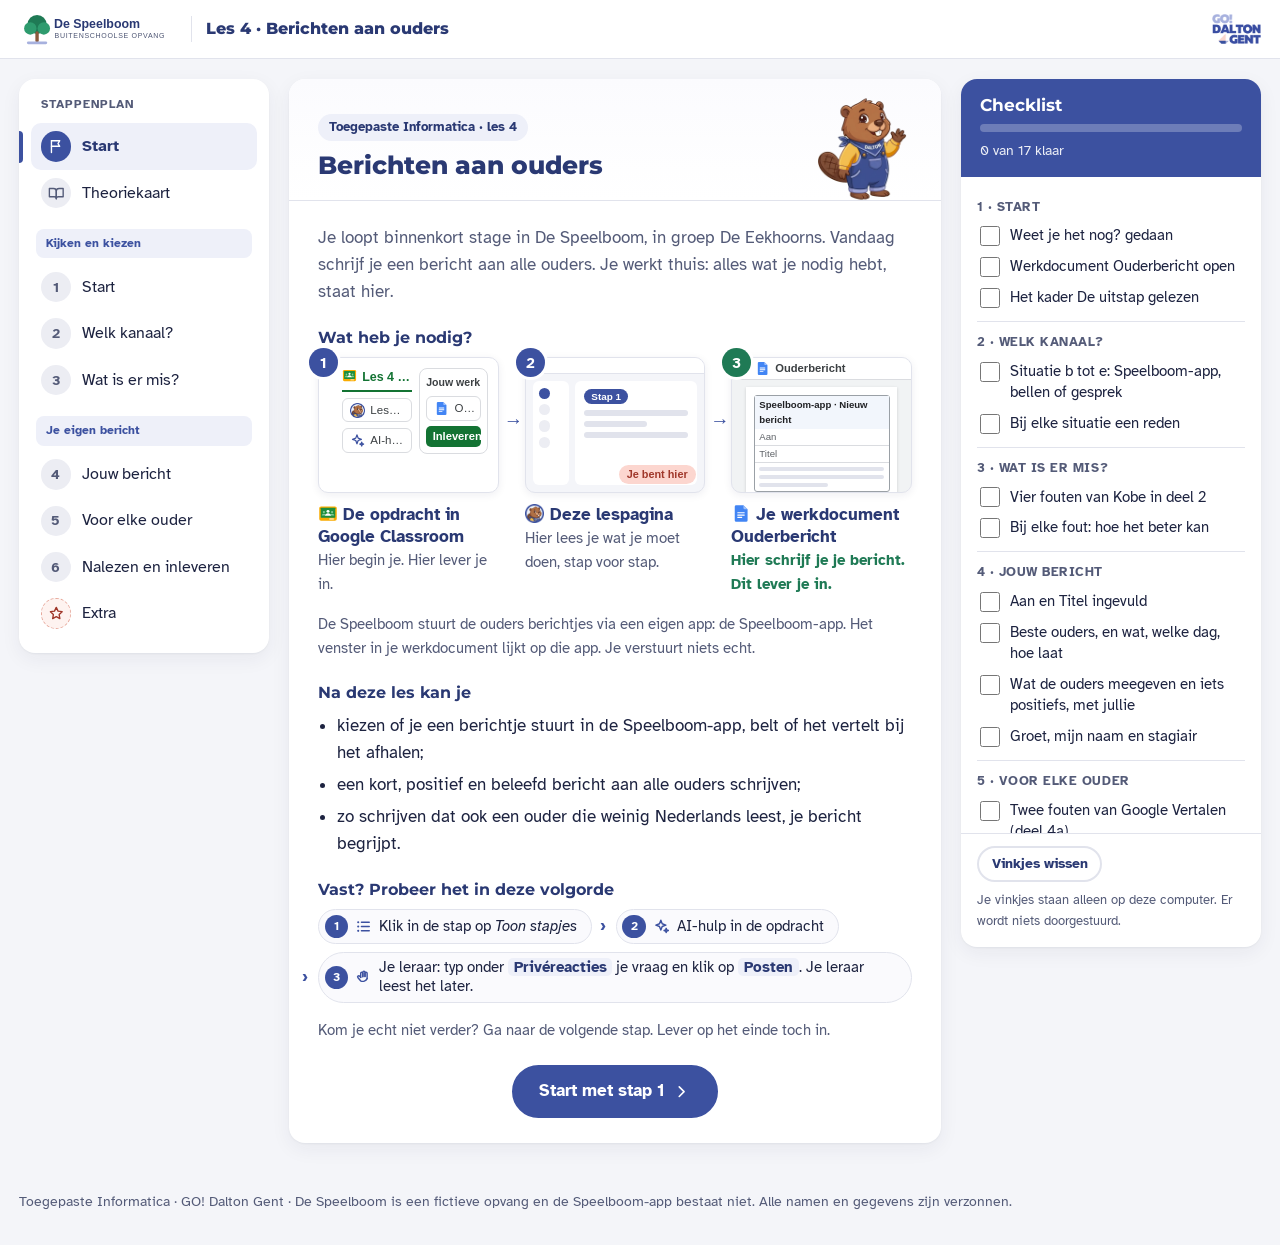
==== index.html @ 7bbfa88e "Filmpje Inleveren in de laatste stap, met het venster Je werk inleveren? Tot de leerlingen het syste" ====
<!DOCTYPE html>
<html lang="nl-BE">
<head>
  <meta charset="UTF-8">
  <meta name="viewport" content="width=device-width, initial-scale=1">
  <meta name="toestel" content="chromebook">
  <meta name="afstandsles" content="ja">
  <title>Lespagina · Les 4 · Berichten aan ouders · De Speelboom</title>
  <link rel="icon" href="assets/logos/lespagina-icon.png" type="image/png">
  <link rel="stylesheet" href="css/style.css">
</head>
<body data-storage="speelboom_ouderbericht_v1_" data-modus-start="stap" data-laatste-stap="6" data-ai-hulp="aan">

<!-- Pictogrammen: eenvoudige lijntekeningen, eigen werk. Gebruik: een svg met class "ic" en daarin use met href naar het symbool. -->
<svg xmlns="http://www.w3.org/2000/svg" style="display:none">
  <symbol id="i-flag" viewBox="0 0 24 24"><path d="M5 21V4"/><path d="M5 4h12l-2.5 4 2.5 4H5"/></symbol>
  <symbol id="i-book" viewBox="0 0 24 24"><path d="M2 5h6a4 4 0 0 1 4 4v11a3 3 0 0 0-3-3H2z"/><path d="M22 5h-6a4 4 0 0 0-4 4v11a3 3 0 0 1 3-3h7z"/></symbol>
  <symbol id="i-check" viewBox="0 0 24 24"><path d="M5 12.5l4.5 4.5L19 7.5"/></symbol>
  <symbol id="i-check-circle" viewBox="0 0 24 24"><circle cx="12" cy="12" r="9"/><path d="M8 12.5l2.7 2.7L16 10"/></symbol>
  <symbol id="i-list" viewBox="0 0 24 24"><path d="M9 6h11M9 12h11M9 18h11"/><path d="M4.5 6h.01M4.5 12h.01M4.5 18h.01" stroke-width="3"/></symbol>
  <symbol id="i-bulb" viewBox="0 0 24 24"><path d="M9 18h6M10 21h4"/><path d="M12 3a6 6 0 0 0-4 10.5c.7.7 1 1.5 1 2.5h6c0-1 .3-1.8 1-2.5A6 6 0 0 0 12 3z"/></symbol>
  <symbol id="i-alert" viewBox="0 0 24 24"><path d="M12 3.5l9.5 17h-19z"/><path d="M12 10v4.5M12 17.5h.01"/></symbol>
  <symbol id="i-help" viewBox="0 0 24 24"><circle cx="12" cy="12" r="9"/><path d="M9.6 9.3a2.5 2.5 0 1 1 3.4 2.5c-.6.3-1 .8-1 1.5v.4M12 17h.01"/></symbol>
  <symbol id="i-info" viewBox="0 0 24 24"><circle cx="12" cy="12" r="9"/><path d="M12 11v5.5M12 7.6h.01"/></symbol>
  <symbol id="i-doc" viewBox="0 0 24 24"><path d="M6 3h8l4 4v14H6z"/><path d="M14 3v4h4M9 12h6M9 16h6"/></symbol>
  <symbol id="i-pen" viewBox="0 0 24 24"><path d="M4 20h4L19 9l-4-4L4 16z"/><path d="M13 7l4 4"/></symbol>
  <symbol id="i-users" viewBox="0 0 24 24"><circle cx="9" cy="8" r="3.5"/><path d="M2.5 20a6.5 6.5 0 0 1 13 0"/><circle cx="17" cy="9" r="2.5"/><path d="M16.5 14.2a5 5 0 0 1 5 5"/></symbol>
  <symbol id="i-send" viewBox="0 0 24 24"><path d="M12 15V3M7 8l5-5 5 5"/><path d="M4 14v6h16v-6"/></symbol>
  <symbol id="i-star" viewBox="0 0 24 24"><path d="M12 3.5l2.6 5.4 5.9.8-4.3 4.1 1 5.9L12 16.9l-5.2 2.8 1-5.9-4.3-4.1 5.9-.8z"/></symbol>
  <symbol id="i-chat" viewBox="0 0 24 24"><path d="M4 5h16v11H9l-5 4z"/></symbol>
  <symbol id="i-mail" viewBox="0 0 24 24"><rect x="3" y="5" width="18" height="14" rx="2"/><path d="M3.5 7l8.5 6 8.5-6"/></symbol>
  <symbol id="i-link" viewBox="0 0 24 24"><path d="M10 14a4 4 0 0 0 5.7 0l3-3a4 4 0 0 0-5.7-5.7l-1 1"/><path d="M14 10a4 4 0 0 0-5.7 0l-3 3a4 4 0 0 0 5.7 5.7l1-1"/></symbol>
  <symbol id="i-spark" viewBox="0 0 24 24"><path d="M11 3l1.9 5.1L18 10l-5.1 1.9L11 17l-1.9-5.1L4 10l5.1-1.9z"/><path d="M18.5 14.5l.8 2.2 2.2.8-2.2.8-.8 2.2-.8-2.2-2.2-.8 2.2-.8z"/></symbol>
  <symbol id="i-hand" viewBox="0 0 24 24"><path d="M8 12V6a1.5 1.5 0 0 1 3 0v5"/><path d="M11 10.5V4.5a1.5 1.5 0 0 1 3 0v6"/><path d="M14 10.5V6a1.5 1.5 0 0 1 3 0v7.5"/><path d="M8 11.5l-1.5-1.5a1.6 1.6 0 0 0-2.3 2.3l3.6 4.2A6.5 6.5 0 0 0 17 13.5"/></symbol>
  <symbol id="i-left" viewBox="0 0 24 24"><path d="M15 6l-6 6 6 6"/></symbol>
  <symbol id="i-right" viewBox="0 0 24 24"><path d="M9 6l6 6-6 6"/></symbol>
</svg>

<div class="teacher-banner">Leraarweergave: de roze kaders tonen waar je een screenshot kan plaatsen. Leerlingen zien die kaders niet.</div>

<header class="topbar">
  <div class="topbar-inner">
    <a class="brand" href="index.html" title="Naar het begin van de les">
      <img src="assets/speelboom-logo.svg" alt="De Speelboom">
      <span class="brand-lesson">Les 4 · Berichten aan ouders</span>
    </a>
    <span class="topbar-spacer"></span>
    <img class="dalton-mark" src="assets/dalton-gent-logo.png" alt="GO! Dalton Gent">
  </div>
</header>

<div class="layout">

  <!-- ============ LINKS: de route ============ -->
  <nav class="route" aria-label="Stappenplan">
    <p class="route-title">Stappenplan</p>
    <button class="nav-btn" type="button" data-step="start"><span class="nav-num"><svg class="ic" aria-hidden="true"><use href="#i-flag"/></svg></span><span class="nav-lbl">Start</span></button>
    <button class="nav-btn" type="button" data-step="theorie"><span class="nav-num"><svg class="ic" aria-hidden="true"><use href="#i-book"/></svg></span><span class="nav-lbl">Theoriekaart</span></button>

    <p class="route-group">Kijken en kiezen</p>
    <button class="nav-btn" type="button" data-step="1"><span class="nav-num"><span class="nav-n">1</span><svg class="ic nav-check" aria-hidden="true"><use href="#i-check"/></svg></span><span class="nav-lbl">Start</span></button>
    <button class="nav-btn" type="button" data-step="2"><span class="nav-num"><span class="nav-n">2</span><svg class="ic nav-check" aria-hidden="true"><use href="#i-check"/></svg></span><span class="nav-lbl">Welk kanaal?</span></button>
    <button class="nav-btn" type="button" data-step="3"><span class="nav-num"><span class="nav-n">3</span><svg class="ic nav-check" aria-hidden="true"><use href="#i-check"/></svg></span><span class="nav-lbl">Wat is er mis?</span></button>

    <p class="route-group">Je eigen bericht</p>
    <button class="nav-btn" type="button" data-step="4"><span class="nav-num"><span class="nav-n">4</span><svg class="ic nav-check" aria-hidden="true"><use href="#i-check"/></svg></span><span class="nav-lbl">Jouw bericht</span></button>
    <button class="nav-btn" type="button" data-step="5"><span class="nav-num"><span class="nav-n">5</span><svg class="ic nav-check" aria-hidden="true"><use href="#i-check"/></svg></span><span class="nav-lbl">Voor elke ouder</span></button>
    <button class="nav-btn" type="button" data-step="6"><span class="nav-num"><span class="nav-n">6</span><svg class="ic nav-check" aria-hidden="true"><use href="#i-check"/></svg></span><span class="nav-lbl">Nalezen en inleveren</span></button>
    <button class="nav-btn extra" type="button" data-step="extra"><span class="nav-num"><svg class="ic" aria-hidden="true"><use href="#i-star"/></svg></span><span class="nav-lbl">Extra</span></button>
  </nav>

  <!-- ============ MIDDEN: één stap tegelijk ============ -->
  <main id="main">

    <section class="pane" id="pane-start" aria-labelledby="h-start">
      <article class="card">
        <header class="card-head met-mascotte">
          <div>
            <div class="tags"><span class="tag tag-where">Toegepaste Informatica · les 4</span></div>
            <h1 id="h-start">Berichten aan ouders</h1>
          </div>
          <img class="mascotte-kop" src="assets/mascotte/dalton_welkom.webp" alt="" width="120" height="120">
        </header>
        <div class="card-body">
          <p class="intro">Je loopt binnenkort stage in De Speelboom, in groep De Eekhoorns. Vandaag schrijf je een bericht aan alle ouders. Je werkt thuis: alles wat je nodig hebt, staat hier.</p>

          <h2 class="sec">Wat heb je nodig?</h2>
          <ol class="nodig">
            <li class="nodig-item">
              <div class="mock mock-opdracht" aria-hidden="true">
                <div class="mo-midden">
                  <div class="mo-titel"><img class="logo" src="assets/logos/classroom.svg" alt="">Les 4 — Berichten aan ouders</div>
                  <div class="mo-chip"><img class="logo" src="assets/logos/lespagina.webp" alt=""><span>Lespagina</span></div>
                  <div class="mo-chip ai-hulp"><svg class="ic" aria-hidden="true"><use href="#i-spark"/></svg><span>AI-hulp</span></div>
                </div>
                <div class="mo-werk">
                  <div class="mo-werk-kop">Jouw werk</div>
                  <div class="mo-chip"><img class="logo" src="assets/logos/docs.svg" alt=""><span>Ouderbericht</span></div>
                  <div class="mo-knop">Inleveren</div>
                </div>
              </div>
              <p class="nodig-naam"><img class="logo" src="assets/logos/classroom.svg" alt="">De opdracht in Google Classroom</p>
              <p class="nodig-uitleg">Hier begin je. Hier lever je in.</p>
            </li>
            <li class="nodig-item">
              <div class="mock mock-lespagina" aria-hidden="true">
                <div class="ml-balk"></div>
                <div class="ml-midden">
                  <div class="ml-route"><span></span><span></span><span></span><span></span></div>
                  <div class="ml-stap"><span class="ml-tag">Stap 1</span><span class="ml-lijn"></span><span class="ml-lijn kort"></span><span class="ml-lijn"></span></div>
                </div>
                <div class="ml-hier">Je bent hier</div>
              </div>
              <p class="nodig-naam"><img class="logo" src="assets/logos/lespagina.webp" alt="">Deze lespagina</p>
              <p class="nodig-uitleg">Hier lees je wat je moet doen, stap voor stap.</p>
            </li>
            <li class="nodig-item inleveren">
              <div class="mock mock-werkdocument" aria-hidden="true">
                <div class="mw-balk"><img class="logo" src="assets/logos/docs.svg" alt="">Ouderbericht</div>
                <div class="mw-blad">
                  <div class="mw-venster">
                    <div class="mw-kop">Speelboom-app · Nieuw bericht</div>
                    <div class="mw-veld">Aan</div>
                    <div class="mw-veld">Titel</div>
                    <div class="mw-tekst"><span></span><span></span><span class="kort"></span></div>
                  </div>
                </div>
              </div>
              <p class="nodig-naam"><img class="logo" src="assets/logos/docs.svg" alt="">Je werkdocument Ouderbericht</p>
              <p class="nodig-uitleg">Hier schrijf je je bericht. Dit lever je in.</p>
            </li>
          </ol>
          <p class="nodig-noot">De Speelboom stuurt de ouders berichtjes via een eigen app: de Speelboom-app. Het venster in je werkdocument lijkt op die app. Je verstuurt niets echt.</p>

          <h2 class="sec">Na deze les kan je</h2>
          <ul class="doelen">
            <li>kiezen of je een berichtje stuurt in de Speelboom-app, belt of het vertelt bij het afhalen;</li>
            <li>een kort, positief en beleefd bericht aan alle ouders schrijven;</li>
            <li>zo schrijven dat ook een ouder die weinig Nederlands leest, je bericht begrijpt.</li>
          </ul>

          <h2 class="sec">Vast? Probeer het in deze volgorde</h2>
          <ol class="vast">
            <li><svg class="ic" aria-hidden="true"><use href="#i-list"/></svg><span>Klik in de stap op <em>Toon stapjes</em></span></li>
            <li class="ai-hulp"><svg class="ic" aria-hidden="true"><use href="#i-spark"/></svg><span>AI-hulp in de opdracht</span></li>
            <li><svg class="ic" aria-hidden="true"><use href="#i-hand"/></svg><span>Je leraar: typ onder <span class="ui">Privéreacties</span> je vraag en klik op <span class="ui">Posten</span>. Je leraar leest het later.</span></li>
          </ol>
          <p class="nodig-noot">Kom je echt niet verder? Ga naar de volgende stap. Lever op het einde toch in.</p>

          <p class="start-cta"><button class="btn btn-primary" type="button" data-goto="1">Start met stap 1 <svg class="ic" aria-hidden="true"><use href="#i-right"/></svg></button></p>
        </div>
      </article>
    </section>

    <section class="pane" id="pane-theorie" aria-labelledby="h-theorie">
      <article class="card">
        <header class="card-head">
          <div class="tags"><span class="tag tag-where">Spiekbriefje</span></div>
          <h2 id="h-theorie">Theoriekaart</h2>
        </header>
        <div class="card-body">
          <p class="intro">Alles op één plek. Kom hier terug als je iets niet meer weet.</p>
          <div class="t-grid">
            <section class="t-card">
              <h3><svg class="ic" aria-hidden="true"><use href="#i-chat"/></svg>Welk kanaal?</h3>
              <table class="t-rows">
                <tr><th>Speelboom-app</th><td>een berichtje: praktisch nieuws voor alle ouders, of een korte vraag van een ouder</td></tr>
                <tr><th>Bellen</th><td>de ouder moet meteen iets doen of beslissen</td></tr>
                <tr><th>Gesprek</th><td>moeilijk of gevoelig nieuws, bij het afhalen</td></tr>
              </table>
              <p class="t-os">Je gebruikt het kanaal van De Speelboom, <strong>niet je eigen gsm</strong> of WhatsApp.</p>
            </section>
            <section class="t-card">
              <h3><svg class="ic" aria-hidden="true"><use href="#i-pen"/></svg>Kort, positief, beleefd</h3>
              <ul>
                <li>Begin met het belangrijkste: <strong>wat</strong>, welke <strong>dag</strong> en hoe <strong>laat</strong>.</li>
                <li>Zeg wat de ouders meegeven of doen.</li>
                <li>Vertel wat leuk wordt, niet wat misgaat.</li>
                <li><em>Beste ouders,</em> een groet, je naam en <em>stagiair</em>.</li>
              </ul>
            </section>
            <section class="t-card">
              <h3><svg class="ic" aria-hidden="true"><use href="#i-users"/></svg><em>Jullie</em> of <em>u</em>?</h3>
              <ul>
                <li>Alle ouders van een groep: <strong>jullie</strong>. Eén ouder: <strong>je</strong>.</li>
                <li>Meng ze nooit met <em>u</em> in hetzelfde bericht.</li>
                <li>Iemand die je niet kent, zoals je mentor in les 3: <strong>u</strong>.</li>
              </ul>
            </section>
            <section class="t-card">
              <h3><svg class="ic" aria-hidden="true"><use href="#i-alert"/></svg>Hoofdletters, uitroeptekens en emoji's</h3>
              <ul>
                <li>In een bericht zie je geen gezicht en hoor je geen stem.</li>
                <li>HOOFDLETTERS lezen als <strong>roepen</strong>.</li>
                <li>Veel uitroeptekens maken een bericht luid of boos.</li>
                <li>Een emoji kan anders overkomen dan je bedoelt. Zeg het in woorden.</li>
              </ul>
            </section>
            <section class="t-card">
              <h3><svg class="ic" aria-hidden="true"><use href="#i-users"/></svg>Andere kinderen? Niet in een groepsbericht</h3>
              <ul>
                <li>Zet geen namen of nieuws over andere kinderen in een bericht aan alle ouders.</li>
                <li>Over één kind praat je met de ouders van dat kind.</li>
              </ul>
            </section>
            <section class="t-card">
              <h3><svg class="ic" aria-hidden="true"><use href="#i-doc"/></svg>Eenvoudige taal</h3>
              <ul>
                <li>Korte woorden en korte zinnen. Begin met het belangrijkste.</li>
                <li>Geen dialect, beeldspraak of afkortingen.</li>
                <li>Het uur in cijfers: <em>16.30 uur</em>, niet <em>half vijf</em>.</li>
              </ul>
            </section>
            <section class="t-card">
              <h3><svg class="ic" aria-hidden="true"><use href="#i-link"/></svg>Een vertaalapp: kijk na</h3>
              <ul>
                <li>Een vertaalapp helpt bij korte, praktische berichten.</li>
                <li>Hij vertaalt soms fout. Laat de vertaling terugvertalen, of vraag of de ouder het begreep.</li>
                <li>Typ geen namen of persoonlijke gegevens in een vertaalapp.</li>
                <li>Moeilijk nieuws? Dan praat je met de ouder.</li>
              </ul>
            </section>
            <section class="t-card">
              <h3><svg class="ic" aria-hidden="true"><use href="#i-star"/></svg>Pictogrammen</h3>
              <ul>
                <li>Een pictogram is een klein, duidelijk beeld voor één ding: een klok voor het uur.</li>
                <li>Ze helpen bij concrete dingen: een datum, een uur, een plaats, een voorwerp.</li>
                <li>Ze vervangen de tekst niet.</li>
              </ul>
            </section>
            <section class="t-card ai-hulp">
              <h3><svg class="ic" aria-hidden="true"><use href="#i-spark"/></svg>Slim met de AI-hulp</h3>
              <ol class="t-delen">
                <li>Typ geen namen of persoonlijke gegevens.</li>
                <li>De AI-hulp kent alleen deze les.</li>
                <li>Controleer het antwoord: klik op het nummertje, of kijk in de stap.</li>
              </ol>
            </section>
            <section class="t-card wide">
              <h3><svg class="ic" aria-hidden="true"><use href="#i-chat"/></svg>Woorden</h3>
              <table class="t-rows">
                <tr><th>kanaal</th><td>de weg waarlangs je bericht gaat: een berichtje in de Speelboom-app, de telefoon, een gesprek</td></tr>
                <tr><th>register</th><td>hoe formeel je schrijft: <em>u</em> of <em>je</em>, je woorden, je zinnen</td></tr>
                <tr><th>non-verbaal</th><td>wat je zegt zonder woorden. In een bericht: hoofdletters, uitroeptekens, emoji's</td></tr>
                <tr><th>stagiair</th><td>wie stage loopt en leert op de werkplek</td></tr>
                <tr><th>eenvoudige taal</th><td>korte woorden en heel korte zinnen, alleen wat de lezer nodig heeft</td></tr>
                <tr><th>terugvertaling</th><td>een vertaling die je opnieuw laat vertalen naar het Nederlands, om te zien of de boodschap klopt</td></tr>
                <tr><th>pictogram</th><td>een klein, duidelijk beeld voor één ding</td></tr>
              </table>
            </section>
            <section class="t-card wide warn">
              <h3><svg class="ic" aria-hidden="true"><use href="#i-alert"/></svg>Veelgemaakte fouten</h3>
              <ul>
                <li>Een ziek kind of een ruzie melden met een berichtje in de Speelboom-app in plaats van te bellen of te praten.</li>
                <li>Een ander kind bij naam in een bericht aan alle ouders.</li>
                <li>Geen dag of geen uur, of <em>half vijf</em> in plaats van <em>16.30 uur</em>.</li>
                <li><em>u</em>, <em>je</em> en <em>jullie</em> door elkaar; chattaal of dialect.</li>
                <li>Hoofdletters, veel uitroeptekens of een lachende emoji.</li>
                <li>Een negatieve zin zoals <em>anders worden de kleren vuil</em>.</li>
                <li>Geen naam onder het bericht, of niet gezegd dat je stagiair bent.</li>
              </ul>
              <p class="t-os">Alle namen in deze les zijn verzonnen. De Speelboom-app bestaat niet.</p>
            </section>
          </div>
        </div>
      </article>
    </section>

    <section class="pane" id="pane-1" aria-labelledby="h-1">
      <article class="card">
        <header class="card-head"><div class="tags"><span class="tag tag-step">Stap 1</span><span class="tag tag-where"><img class="logo" src="assets/logos/docs.svg" alt=""> Werkdocument</span></div><h2 id="h-1">Start</h2></header>
        <div class="card-body">
          <p class="intro">Je test eerst wat je nog weet van les 3. Dan zet je je werkdocument klaar. Daarin schrijf je vandaag alles.</p>
<div class="todo-box"><div class="todo-head"><h3><svg class="ic" aria-hidden="true"><use href="#i-list"/></svg> Wat moet je doen?</h3><div class="modus" role="group" aria-label="Hoe wil je de uitleg?"><button type="button" class="modus-btn" data-modus="stap" aria-pressed="true">Stap voor stap</button><button type="button" class="modus-btn" data-modus="kort" aria-pressed="false">Kort</button></div></div><ol class="doe"><li><span class="doe-tekst">Beantwoord de drie vragen van <strong>Weet je het nog?</strong> hieronder.</span></li><li><details class="stapjes" open><summary><span class="doe-tekst">Open je werkdocument <strong>Ouderbericht</strong>.</span><span class="stapjes-knop" aria-hidden="true"></span></summary><ol class="klein"><li><p>Kijk in je opdracht in Google Classroom rechts, bij <strong>Jouw werk</strong>.</p><div class="mock mock-opdracht mini-mock" role="img" aria-label="Tekening van de opdracht in Google Classroom. Rechts het vak Jouw werk, in een rood kader."><div class="mo-midden"><div class="mo-titel"><img class="logo" src="assets/logos/classroom.svg" alt="">Les 4 — Berichten aan ouders</div><div class="mo-chip"><img class="logo" src="assets/logos/lespagina.webp" alt=""><span>Lespagina</span></div><div class="mo-chip ai-hulp"><svg class="ic" aria-hidden="true"><use href="#i-spark"/></svg><span>AI-hulp</span></div></div><div class="mo-werk wijs"><div class="mo-werk-kop">Jouw werk</div><div class="mo-chip"><img class="logo" src="assets/logos/docs.svg" alt=""><span>Ouderbericht</span></div><div class="mo-knop">Inleveren</div></div></div></li><li><p>Klik op <strong>Ouderbericht</strong>. Jouw naam staat in de titel.</p><div class="mock mock-opdracht mini-mock" role="img" aria-label="Tekening van de opdracht. Bij Jouw werk staat Ouderbericht in een rood kader."><div class="mo-midden"><div class="mo-titel"><img class="logo" src="assets/logos/classroom.svg" alt="">Les 4 — Berichten aan ouders</div><div class="mo-chip"><img class="logo" src="assets/logos/lespagina.webp" alt=""><span>Lespagina</span></div><div class="mo-chip ai-hulp"><svg class="ic" aria-hidden="true"><use href="#i-spark"/></svg><span>AI-hulp</span></div></div><div class="mo-werk"><div class="mo-werk-kop">Jouw werk</div><div class="mo-chip wijs"><img class="logo" src="assets/logos/docs.svg" alt=""><span>Ouderbericht</span></div><div class="mo-knop">Inleveren</div></div></div></li><li><p>Je werkdocument opent in een nieuw tabblad. Klik bovenaan op een tabblad om te wisselen.</p><div class="teken-tabs" role="img" aria-label="Tekening van de tabbladen bovenaan in Chrome: Google Classroom, Lespagina · Les 4 en Ouderbericht. Ouderbericht staat in een rood kader."><span class="tt-tab"><img class="logo" src="assets/logos/classroom.svg" alt="">Google Classroom</span><span class="tt-tab"><img class="logo" src="assets/logos/lespagina.webp" alt="">Lespagina · Les 4</span><span class="tt-tab actief wijs"><img class="logo" src="assets/logos/docs.svg" alt="">Ouderbericht</span></div></li></ol></details></li><li><details class="stapjes" open><summary><span class="doe-tekst">Zoek in het kader <strong>De uitstap</strong>: waar gaan De Eekhoorns naartoe, en wanneer?</span><span class="stapjes-knop" aria-hidden="true"></span></summary><ol class="klein"><li><p>Scroll naar het kader <em>De uitstap</em>. Zoek <em>Wat</em> en <em>Wanneer</em>.</p><img class="mini" src="assets/stapjes/s1-de-uitstap.png" alt="Het kader De uitstap. De regels Wat en Wanneer staan in een rood kader." loading="lazy"></li></ol></details></li></ol></div>
          <div class="tip"><svg class="ic" aria-hidden="true"><use href="#i-bulb"/></svg><p><strong>Is de lespagina weg?</strong> Klik bovenaan in Chrome op het tabblad <em>Lespagina · Les 4</em>.</p></div>
          <h3 class="sec">Weet je het nog?</h3>
          <div class="quiz">
            <div class="quiz-q" data-ok="Juist. Je kent haar nog niet: dus mevrouw en haar familienaam, met een komma." data-nok="Nog niet. Je mentor ken je nog niet. Dan schrijf je niet haar voornaam, maar mevrouw en haar familienaam.">
              <p>1. Je mailt je mentor voor het eerst. Hoe begin je?</p>
              <div class="opts"><button type="button">Hey Lien!</button><button type="button" data-right>Beste mevrouw Verhoeven,</button><button type="button">Beste,</button></div>
              <p class="feedback" role="status"></p>
            </div>
            <div class="quiz-q" data-ok="Juist. In Bcc ziet niemand de adressen van de anderen." data-nok="Nog niet. In Aan en Cc ziet iedereen elkaars adres. Welk vakje verbergt de adressen?">
              <p>2. Je mailt alle ouders van je groep. Waar zet je hun adressen?</p>
              <div class="opts"><button type="button">In Aan</button><button type="button">In Cc</button><button type="button" data-right>In Bcc</button></div>
              <p class="feedback" role="status"></p>
            </div>
            <div class="quiz-q" data-ok="Juist. Je klikt in de opdracht, rechts bij Jouw werk, op Inleveren. Je werkdocument gaat vanzelf mee." data-nok="Nog niet. In de lespagina kan je niets inleveren, en je hoeft niets te mailen. Je klikt in de opdracht op Inleveren.">
              <p>3. Je bent klaar. Waar lever je in?</p>
              <div class="opts"><button type="button">In de lespagina</button><button type="button" data-right>In de opdracht: klik op Inleveren</button><button type="button">Je mailt het werkdocument naar je leraar</button></div>
              <p class="feedback" role="status"></p>
            </div>
          </div>
        </div>
        <footer class="card-nav"><button class="btn" type="button" data-goto="start"><svg class="ic" aria-hidden="true"><use href="#i-left"/></svg> Start</button><button class="btn btn-primary" type="button" data-goto="2">Stap 2 <svg class="ic" aria-hidden="true"><use href="#i-right"/></svg></button></footer>
      </article>
    </section>

    <section class="pane" id="pane-2" aria-labelledby="h-2">
      <article class="card">
        <header class="card-head"><div class="tags"><span class="tag tag-step">Stap 2</span><span class="tag tag-where"><img class="logo" src="assets/logos/docs.svg" alt=""> Werkdocument, deel 1</span></div><h2 id="h-2">Welk kanaal?</h2></header>
        <div class="card-body">
          <p class="intro">Een berichtje in de Speelboom-app is niet altijd de beste weg. Je kiest het kanaal volgens wat de ouder moet doen.</p>
<div class="todo-box"><div class="todo-head"><h3><svg class="ic" aria-hidden="true"><use href="#i-list"/></svg> Wat moet je doen?</h3><div class="modus" role="group" aria-label="Hoe wil je de uitleg?"><button type="button" class="modus-btn" data-modus="stap" aria-pressed="true">Stap voor stap</button><button type="button" class="modus-btn" data-modus="kort" aria-pressed="false">Kort</button></div></div><ol class="doe"><li><details class="stapjes" open><summary><span class="doe-tekst">Bekijk <strong>deel 1</strong> van je werkdocument. Rij a is al ingevuld.</span><span class="stapjes-knop" aria-hidden="true"></span></summary><ol class="klein"><li><p>Scroll naar <strong>Deel 1</strong>. Rij a staat al ingevuld: zo kies je.</p><img class="mini" src="assets/stapjes/s2-deel1.png" alt="Deel 1 in het werkdocument. Rij a, al ingevuld, staat in een rood kader." loading="lazy"></li></ol></details></li><li><details class="stapjes" open><summary><span class="doe-tekst">Kies bij situatie b tot e: <strong>Speelboom-app</strong>, <strong>bellen</strong> of <strong>gesprek</strong>.</span><span class="stapjes-knop" aria-hidden="true"></span></summary><ol class="klein"><li><p>Lees situatie b. Zoek: moet de ouder meteen iets doen? Klik in het vak onder <em>Speelboom-app, bellen of gesprek?</em> en typ je keuze.</p><img class="mini" src="assets/stapjes/s2-kanaal-b.png" alt="Deel 1: het lege vak in rij b onder Speelboom-app, bellen of gesprek?, in een rood kader." loading="lazy"></li><li><p>Klik in het vak onder <em>Waarom?</em> en typ waarom.</p><img class="mini" src="assets/stapjes/s2-waarom-b.png" alt="Deel 1: het lege vak in rij b onder Waarom?, in een rood kader." loading="lazy"></li><li><p>Doe hetzelfde voor situatie c, d en e.<span class="sub">Bij e: kijk op het kaartje hieronder wat je met je eigen gsm doet.</span></p></li></ol></details></li></ol></div>
          <div class="tip"><svg class="ic" aria-hidden="true"><use href="#i-bulb"/></svg><p><strong>Twijfel je tussen bellen en gesprek?</strong> Moet de ouder meteen iets doen of beslissen? Dan bel je. Is het moeilijk nieuws? Dan praat je met de ouder.</p></div>
          <div class="ccb kanaal">
            <div class="ccb-vak"><span class="ccb-naam">Speelboom-app</span><span>Een berichtje: praktisch nieuws voor alle ouders, of een korte vraag van een ouder.</span></div>
            <div class="ccb-vak"><span class="ccb-naam">Bellen</span><span>De ouder moet meteen iets doen of beslissen.</span></div>
            <div class="ccb-vak"><span class="ccb-naam">Gesprek</span><span>Moeilijk of gevoelig nieuws. Bij het afhalen.</span></div>
          </div>
          <p class="nodig-noot">Je geeft je eigen gsm-nummer niet. Je gebruikt het kanaal van De Speelboom, niet WhatsApp. Voorbeeld, rij a: alle ouders moeten laarzen meegeven. Dat is <strong>Speelboom-app</strong>: je stuurt een berichtje, want het is praktisch nieuws voor alle ouders.</p>
        </div>
        <footer class="card-nav"><button class="btn" type="button" data-goto="1"><svg class="ic" aria-hidden="true"><use href="#i-left"/></svg> Stap 1</button><button class="btn btn-primary" type="button" data-goto="3">Stap 3 <svg class="ic" aria-hidden="true"><use href="#i-right"/></svg></button></footer>
      </article>
    </section>

    <section class="pane" id="pane-3" aria-labelledby="h-3">
      <article class="card">
        <header class="card-head"><div class="tags"><span class="tag tag-step">Stap 3</span><span class="tag tag-where"><img class="logo" src="assets/logos/docs.svg" alt=""> Werkdocument, deel 2</span></div><h2 id="h-3">Wat is er mis?</h2></header>
        <div class="card-body">
          <p class="intro">Kobe is ook stagiair. Hij schreef dit bericht aan alle ouders van De Eekhoorns. Wat zullen de ouders denken?</p>
<div class="todo-box"><div class="todo-head"><h3><svg class="ic" aria-hidden="true"><use href="#i-list"/></svg> Wat moet je doen?</h3><div class="modus" role="group" aria-label="Hoe wil je de uitleg?"><button type="button" class="modus-btn" data-modus="stap" aria-pressed="true">Stap voor stap</button><button type="button" class="modus-btn" data-modus="kort" aria-pressed="false">Kort</button></div></div><ol class="doe"><li><span class="doe-tekst">Zoek in het bericht van Kobe hieronder <strong>vier dingen</strong> die bij een ouder verkeerd overkomen.<span class="sub">Kijk naar de letters, de tekens, de woorden, wat ontbreekt en wie er bij naam staat.</span></span></li><li><details class="stapjes" open><summary><span class="doe-tekst">Bekijk <strong>deel 2</strong> van je werkdocument.</span><span class="stapjes-knop" aria-hidden="true"></span></summary><ol class="klein"><li><p>Scroll naar <strong>Deel 2</strong>. Fout 1 staat er al: zo doe je het.</p><img class="mini" src="assets/stapjes/s3-deel2.png" alt="Deel 2 in het werkdocument. Rij 1 met de eerste fout staat in een rood kader." loading="lazy"></li></ol></details></li><li><details class="stapjes" open><summary><span class="doe-tekst">Schrijf nog <strong>vier</strong> fouten op, met hoe het beter kan.</span><span class="stapjes-knop" aria-hidden="true"></span></summary><ol class="klein"><li><p>Klik in rij 2, onder <em>Wat is er mis?</em>. Schrijf een fout van Kobe.</p><img class="mini" src="assets/stapjes/s3-rij2-fout.png" alt="Deel 2: het lege vak in rij 2 onder Wat is er mis?, in een rood kader." loading="lazy"></li><li><p>Schrijf ernaast, onder <em>Hoe kan het beter?</em>, hoe het beter kan.</p><img class="mini" src="assets/stapjes/s3-rij2-beter.png" alt="Deel 2: het lege vak in rij 2 onder Hoe kan het beter?, in een rood kader." loading="lazy"></li><li><p>Doe hetzelfde in rij 3, 4 en 5.</p></li></ol></details></li></ol></div>
          <div class="tip"><svg class="ic" aria-hidden="true"><use href="#i-bulb"/></svg><p><strong>Vind je geen fout meer?</strong> Weten de ouders waarover het gaat, welke woensdag het is en hoe laat? Weten ze wie het stuurt? En wie staat er bij naam?</p></div>
          <div class="app" role="group" aria-label="Het bericht van Kobe in de Speelboom-app"><div class="app-kop">Speelboom-app · Nieuw bericht</div><div class="app-veld"><span class="app-lbl">Aan</span><span>Alle ouders van De Eekhoorns</span></div><div class="app-veld"><span class="app-lbl">Titel</span><span><span class="app-leeg">(leeg)</span></span></div><div class="app-tekst"><p>HEY ALLEMAAL!!! woensdag trekken we de bossen in, dus botten aan anders zijn de kleren vuil en da is nie onze schuld he 😂 Amai, da wordt plezant! Tegen half vijf mogen jullie de kapoenen komen oppikken. Lina en Daan waren vandaag weer superdruk trouwens</p></div></div>
        </div>
        <footer class="card-nav"><button class="btn" type="button" data-goto="2"><svg class="ic" aria-hidden="true"><use href="#i-left"/></svg> Stap 2</button><button class="btn btn-primary" type="button" data-goto="4">Stap 4 <svg class="ic" aria-hidden="true"><use href="#i-right"/></svg></button></footer>
      </article>
    </section>

    <section class="pane" id="pane-4" aria-labelledby="h-4">
      <article class="card">
        <header class="card-head"><div class="tags"><span class="tag tag-step">Stap 4</span><span class="tag tag-where"><img class="logo" src="assets/logos/docs.svg" alt=""> Werkdocument, deel 3</span></div><h2 id="h-4">Jouw bericht</h2></header>
        <div class="card-body">
          <p class="intro">Lien vraagt jou het bericht over de uitstap te schrijven. Eerst zie je hoe zij een bericht over een andere dag schreef.</p>
<div class="todo-box"><div class="todo-head"><h3><svg class="ic" aria-hidden="true"><use href="#i-list"/></svg> Wat moet je doen?</h3><div class="modus" role="group" aria-label="Hoe wil je de uitleg?"><button type="button" class="modus-btn" data-modus="stap" aria-pressed="true">Stap voor stap</button><button type="button" class="modus-btn" data-modus="kort" aria-pressed="false">Kort</button></div></div><ol class="doe"><li><span class="doe-tekst">Zoek in het bericht van Lien hieronder de <strong>vijf delen</strong>. Elk deel heeft een nummer.</span></li><li><details class="stapjes" open><summary><span class="doe-tekst">Typ in <strong>deel 3</strong> bij <strong>Aan</strong> en <strong>Titel</strong>.</span><span class="stapjes-knop" aria-hidden="true"></span></summary><ol class="klein"><li><p>Scroll naar <strong>Deel 3</strong>. Daar staat een venster zoals de Speelboom-app.</p><img class="mini" src="assets/stapjes/s4-venster.png" alt="Het venster Speelboom-app, Nieuw bericht, in deel 3, met de vakken Aan en Titel." loading="lazy"></li><li><p>Klik in het vak naast <strong>Aan</strong>. Typ voor wie het bericht is: alle ouders van je groep.</p><img class="mini" src="assets/stapjes/s4-aan.png" alt="Het venster Speelboom-app. Het vak Aan staat in een rood kader." loading="lazy"></li><li><p>Klik in het vak naast <strong>Titel</strong>. Typ in een paar woorden waarover het gaat.</p><img class="mini" src="assets/stapjes/s4-titel.png" alt="Het venster Speelboom-app. Het vak Titel staat in een rood kader." loading="lazy"></li></ol></details></li><li><details class="stapjes" open><summary><span class="doe-tekst">Schrijf <strong>① aanspreking</strong> en <strong>② wat en wanneer</strong>.</span><span class="stapjes-knop" aria-hidden="true"></span></summary><ol class="klein"><li><p>Klik naast <em>① aanspreking</em>. Typ: <strong>Beste ouders,</strong></p><img class="mini" src="assets/stapjes/s4-aanspreking.png" alt="Het bericht in het venster. De regel ① aanspreking staat in een rood kader." loading="lazy"></li><li><p>Klik naast <em>② wat en wanneer</em>. Schrijf wat jullie doen, welke dag en hoe laat.<span class="sub">Gebruik de gegevens in het kader <em>De uitstap</em>. Het uur in cijfers: <em>13.30 uur</em>, niet <em>half twee</em>.</span></p><img class="mini" src="assets/stapjes/s4-wat.png" alt="Het bericht in het venster. De regel ② wat en wanneer staat in een rood kader." loading="lazy"></li></ol></details></li><li><details class="stapjes" open><summary><span class="doe-tekst">Schrijf <strong>③ wat de ouders meegeven</strong> en <strong>④ iets positiefs</strong>.</span><span class="stapjes-knop" aria-hidden="true"></span></summary><ol class="klein"><li><p>Klik naast <em>③ wat geven de ouders mee?</em>. Zeg wat de kinderen meekrijgen.<span class="sub">Schrijf <em>jullie</em>, niet <em>je</em> en niet <em>u</em>.</span></p><img class="mini" src="assets/stapjes/s4-mee.png" alt="Het bericht in het venster. De regel ③ staat in een rood kader." loading="lazy"></li><li><p>Klik naast <em>④ iets positiefs</em>. Schrijf waar de kinderen naar uitkijken.<span class="sub">Zeg niet wat er misgaat of wiens schuld iets is.</span></p><img class="mini" src="assets/stapjes/s4-positief.png" alt="Het bericht in het venster. De regel ④ staat in een rood kader." loading="lazy"></li></ol></details></li><li><details class="stapjes" open><summary><span class="doe-tekst">Schrijf <strong>⑤ groet, je naam en wie je bent</strong>.</span><span class="stapjes-knop" aria-hidden="true"></span></summary><ol class="klein"><li><p>Klik naast <em>⑤</em>. Typ een groet, daaronder je voornaam en achternaam, en dat je stagiair bent in De Speelboom.</p><img class="mini" src="assets/stapjes/s4-groet.png" alt="Het bericht in het venster. De regel ⑤ staat in een rood kader." loading="lazy"></li></ol></details></li></ol></div>
          <div class="tip warn"><svg class="ic" aria-hidden="true"><use href="#i-alert"/></svg><p><strong>Schreef je <em>je</em>, <em>jij</em> of <em>u</em>?</strong> Verander het in <em>jullie</em>. Je schrijft aan alle ouders.</p></div>
          <div class="app" role="group" aria-label="Het bericht van Lien in de Speelboom-app, met vijf genummerde delen"><div class="app-kop">Speelboom-app · Nieuw bericht</div><div class="app-veld"><span class="app-lbl">Aan</span><span>Alle ouders van De Eekhoorns</span></div><div class="app-veld"><span class="app-lbl">Titel</span><span>Vrijdag 13 november: pyjamadag</span></div><div class="app-tekst"><p><span class="app-nr" aria-hidden="true">1</span>Beste ouders,</p><p><span class="app-nr" aria-hidden="true">2</span>Vrijdag 13 november is het pyjamadag in De Speelboom. Jullie kind mag in pyjama naar de opvang komen.</p><p><span class="app-nr" aria-hidden="true">3</span>Geef een knuffel mee: we lezen samen een verhaal.</p><p><span class="app-nr" aria-hidden="true">4</span>De kinderen kijken er al naar uit!</p><p><span class="app-nr" aria-hidden="true">5</span>Vriendelijke groeten,<br>Lien Verhoeven, begeleider in De Speelboom</p></div></div>
          <ol class="bouwplan">
            <li><span class="bp-naam">① aanspreking</span><span class="bp-tekst">Beste ouders,</span></li>
            <li><span class="bp-naam">② wat en wanneer</span><span class="bp-tekst">wat, welke dag en hoe laat (het uur in cijfers)</span></li>
            <li><span class="bp-naam">③ wat geven de ouders mee?</span><span class="bp-tekst">zeg het met <em>jullie</em></span></li>
            <li><span class="bp-naam">④ iets positiefs</span><span class="bp-tekst">wat de kinderen leuk vinden</span></li>
            <li><span class="bp-naam">⑤ groet, je naam en wie je bent</span><span class="bp-tekst">groet, voornaam en achternaam, <em>stagiair in De Speelboom</em></span></li>
          </ol>
        </div>
        <footer class="card-nav"><button class="btn" type="button" data-goto="3"><svg class="ic" aria-hidden="true"><use href="#i-left"/></svg> Stap 3</button><button class="btn btn-primary" type="button" data-goto="5">Stap 5 <svg class="ic" aria-hidden="true"><use href="#i-right"/></svg></button></footer>
      </article>
    </section>

    <section class="pane" id="pane-5" aria-labelledby="h-5">
      <article class="card">
        <header class="card-head"><div class="tags"><span class="tag tag-step">Stap 5</span><span class="tag tag-where"><img class="logo" src="assets/logos/docs.svg" alt=""> Werkdocument, deel 4</span></div><h2 id="h-5">Voor elke ouder</h2></header>
        <div class="card-body">
          <p class="intro">Ouders die weinig Nederlands lezen, gebruiken de vertaalknop van de Speelboom-app. Die werkt zoals Google Vertalen. Onderzoek met een zin van Kobe of dat altijd goed gaat.</p>
<div class="todo-box"><div class="todo-head"><h3><svg class="ic" aria-hidden="true"><use href="#i-list"/></svg> Wat moet je doen?</h3><div class="modus" role="group" aria-label="Hoe wil je de uitleg?"><button type="button" class="modus-btn" data-modus="stap" aria-pressed="true">Stap voor stap</button><button type="button" class="modus-btn" data-modus="kort" aria-pressed="false">Kort</button></div></div><ol class="doe"><li><details class="stapjes" open><summary><span class="doe-tekst">Lees het infokader <strong>Proef met Google Vertalen</strong> hieronder. Zoek <strong>twee fouten</strong> die Google Vertalen maakte.</span><span class="stapjes-knop" aria-hidden="true"></span></summary><ol class="klein"><li><p>Lees wat Kobe schreef.</p></li><li><p>Lees de Engelse zin.<span class="sub">Ken je een woord niet? Kijk in de woordenlijst onderaan het kader.</span></p></li><li><p>Lees de terugvertaling: het Turks, opnieuw naar het Nederlands. Staat er nog wat Kobe bedoelde?</p></li></ol></details></li><li><details class="stapjes" open><summary><span class="doe-tekst">Vul in <strong>deel 4</strong> de tabel van vraag <strong>a</strong> in.</span><span class="stapjes-knop" aria-hidden="true"></span></summary><ol class="klein"><li><p>Scroll naar <strong>Deel 4</strong>. Klik in rij 1, onder <em>Kobe schreef</em>. Typ het woord van Kobe dat fout vertaald werd.</p><img class="mini" src="assets/stapjes/s5-deel4.png" alt="Deel 4, vraag a: het lege vak in rij 1 onder Kobe schreef, in een rood kader." loading="lazy"></li><li><p>Klik ernaast, onder <em>Google Vertalen maakte ervan</em>. Typ wat er in de vertaling staat.</p><img class="mini" src="assets/stapjes/s5-vertaling.png" alt="Deel 4, vraag a: het lege vak in rij 1 onder Google Vertalen maakte ervan, in een rood kader." loading="lazy"></li><li><p>Doe hetzelfde voor de tweede fout, in rij 2.</p></li></ol></details></li><li><details class="stapjes" open><summary><span class="doe-tekst">Schrijf in <strong>b</strong> de zin van Kobe opnieuw, zodat Google Vertalen geen fouten meer maakt.</span><span class="stapjes-knop" aria-hidden="true"></span></summary><ol class="klein"><li><p>Klik in het vak onder <em>b</em>. Schrijf de zin opnieuw.<span class="sub">Vervang de woorden uit vraag a. Hou de zin kort.</span></p><img class="mini" src="assets/stapjes/s5-zin.png" alt="Deel 4, vraag b, met het vak voor je antwoord in een rood kader." loading="lazy"></li></ol></details></li><li><span class="doe-tekst">Klik onder het infokader op <strong>Kijk na</strong>. Vergelijk met jouw zin.</span></li><li><details class="stapjes" open><summary><span class="doe-tekst">Kies twee pictogrammen die bij <strong>jouw bericht</strong> passen. Typ in <strong>c</strong> hun letters.</span><span class="stapjes-knop" aria-hidden="true"></span></summary><ol class="klein"><li><p>Kijk naar de pictogrammen A tot F onderaan. Welke twee horen bij wat je in je bericht schreef?</p></li><li><p>Klik in het vak onder <em>c</em>. Typ de twee letters.</p><img class="mini" src="assets/stapjes/s5-pict.png" alt="Deel 4, vraag c, met het vak voor je antwoord in een rood kader." loading="lazy"></li></ol></details></li></ol></div>
          <div class="tip"><svg class="ic" aria-hidden="true"><use href="#i-bulb"/></svg><p><strong>Vind je maar één fout?</strong> Leg de terugvertaling naast de zin van Kobe en vergelijk woord per woord.</p></div>
          <div class="info" role="group" aria-labelledby="info-proef">
            <div class="info-kop"><svg class="ic" aria-hidden="true"><use href="#i-info"/></svg><span class="info-soort">Info</span><h3 id="info-proef">Proef met Google Vertalen</h3><span class="info-bij">bij vraag a en b</span></div>
            <div class="info-body">
              <p class="info-uitleg">Zo vertaalde Google Vertalen de zin van Kobe, op 12 oktober 2026.</p>
              <blockquote class="vert-blok nl"><span class="vert-taal">Kobe schreef</span><p class="vert-zin">Amai, da wordt plezant! Tegen half vijf mogen jullie de kapoenen komen oppikken.</p></blockquote>
              <blockquote class="vert-blok"><span class="vert-taal">Engels</span><p class="vert-zin" lang="en">Wow, that will be fun! You can pick up the capons around half past four.</p></blockquote>
              <blockquote class="vert-blok"><span class="vert-taal">Turks</span><p class="vert-zin" lang="tr">Vay, çok eğlenceli olacak! Kaponları dört buçuk civarında alabilirsiniz.</p></blockquote>
              <blockquote class="vert-blok nl"><span class="vert-taal">Terugvertaling: het Turks, opnieuw naar het Nederlands</span><p class="vert-zin">Wauw, dit gaat zo leuk worden! Kapoenen kun je rond half vier ophalen.</p></blockquote>
              <div class="woorden">
                <p class="woorden-kop">Woordenlijst bij de Engelse zin</p>
                <dl class="woorden-lijst"><div><dt lang="en">fun</dt><dd>leuk, plezant</dd></div><div><dt lang="en">pick up</dt><dd>ophalen</dd></div><div><dt lang="en">capons</dt><dd>gecastreerde hanen</dd></div><div><dt lang="en">half past four</dt><dd>half vijf (16.30 uur)</dd></div></dl>
              </div>
            </div>
          </div>
          <div class="kijkna">
            <p class="kijkna-lead"><strong>Klaar met vraag b?</strong> Kijk dan na.</p>
            <button class="btn" type="button" id="kijkna-knop" aria-expanded="false" aria-controls="kijkna-inhoud">Kijk na</button>
            <div class="info ok kijkna-inhoud" id="kijkna-inhoud" role="group" aria-labelledby="info-kijkna" hidden>
              <div class="info-kop"><svg class="ic" aria-hidden="true"><use href="#i-check-circle"/></svg><span class="info-soort">Kijk na</span><h3 id="info-kijkna">Dezelfde zin, in eenvoudige taal</h3><span class="info-bij">bij vraag b</span></div>
              <div class="info-body">
                <p class="info-uitleg">Zo vertaalde Google Vertalen deze zin, op 12 oktober 2026.</p>
                <blockquote class="vert-blok nl"><span class="vert-taal">In eenvoudige taal</span><p class="vert-zin">Om 16.30 uur kunnen jullie je kind ophalen.</p></blockquote>
                <blockquote class="vert-blok"><span class="vert-taal">Engels</span><p class="vert-zin" lang="en">You can pick up your child at 4:30 PM.</p></blockquote>
                <blockquote class="vert-blok"><span class="vert-taal">Turks</span><p class="vert-zin" lang="tr">Çocuğunuzu saat 16.30'da alabilirsiniz.</p></blockquote>
                <blockquote class="vert-blok nl"><span class="vert-taal">Terugvertaling: het Turks, opnieuw naar het Nederlands</span><p class="vert-zin">U kunt uw kind om 16.30 uur ophalen.</p><p class="vert-noot">Alles bleef juist.</p></blockquote>
                <p class="kijkna-vraag">Vergelijk met jouw zin. Staat het uur in cijfers? Zijn de woorden en de zin kort? Staat er geen dialect in?</p>
              </div>
            </div>
          </div>
          <div class="info" role="group" aria-labelledby="info-pict">
            <div class="info-kop"><svg class="ic" aria-hidden="true"><use href="#i-info"/></svg><span class="info-soort">Info</span><h3 id="info-pict">Pictogrammen</h3><span class="info-bij">bij vraag c</span></div>
            <div class="info-body">
<div class="pict-rij"><div class="pict"><svg class="pict-svg" viewBox="0 0 64 64" role="img" aria-label="Pictogram A: laars"><path d="M22 8h16v26c0 4 3 6 9 8 5 2 8 4 8 9v5H22z" fill="#A7B1DE" stroke="#2A3973" stroke-width="2.5" stroke-linejoin="round" stroke-linecap="round"/><path d="M22 8h16v7H22z" fill="#3C51A0" stroke="#2A3973" stroke-width="2.5" stroke-linejoin="round" stroke-linecap="round"/><path d="M22 51h33" stroke="#2A3973" stroke-width="2.5" stroke-linejoin="round" stroke-linecap="round"/></svg><span class="pict-letter">A</span></div><div class="pict"><svg class="pict-svg" viewBox="0 0 64 64" role="img" aria-label="Pictogram B: regenjas"><path d="M22 18L10 28l5 22 8-3v11h18V47l8 3 5-22-12-10Q32 30 22 18z" fill="#A7B1DE" stroke="#2A3973" stroke-width="2.5" stroke-linejoin="round" stroke-linecap="round"/><path d="M22 18Q32 4 42 18" fill="#FCD6CF" stroke="#2A3973" stroke-width="2.5" stroke-linejoin="round" stroke-linecap="round"/><path d="M32 27v31" stroke="#2A3973" stroke-width="2.5" stroke-linejoin="round" stroke-linecap="round"/><circle cx="32" cy="34" r="1.6" fill="#2A3973"/><circle cx="32" cy="44" r="1.6" fill="#2A3973"/></svg><span class="pict-letter">B</span></div><div class="pict"><svg class="pict-svg" viewBox="0 0 64 64" role="img" aria-label="Pictogram C: klok die half vijf toont"><circle cx="32" cy="32" r="23" fill="#fff" stroke="#2A3973" stroke-width="2.5" stroke-linejoin="round" stroke-linecap="round"/><path d="M32 12v4M32 48v4M12 32h4M48 32h4" stroke="#2A3973" stroke-width="2.5" stroke-linejoin="round" stroke-linecap="round"/><path d="M32 32V46" stroke="#2A3973" stroke-width="2.5" stroke-linejoin="round" stroke-linecap="round"/><path d="M32 32l8 8" stroke="#2A3973" stroke-width="2.5" stroke-linejoin="round" stroke-linecap="round"/><circle cx="32" cy="32" r="2.5" fill="#2A3973"/></svg><span class="pict-letter">C</span></div><div class="pict"><svg class="pict-svg" viewBox="0 0 64 64" role="img" aria-label="Pictogram D: boom"><rect x="29" y="34" width="6" height="21" rx="3" fill="#8A5A3B" stroke="#2A3973" stroke-width="2.5" stroke-linejoin="round" stroke-linecap="round"/><circle cx="32" cy="24" r="15" fill="#1F7A55" stroke="#2A3973" stroke-width="2.5" stroke-linejoin="round" stroke-linecap="round"/><circle cx="20" cy="32" r="10" fill="#2E9B6E" stroke="#2A3973" stroke-width="2.5" stroke-linejoin="round" stroke-linecap="round"/><circle cx="44" cy="32" r="10" fill="#2E9B6E" stroke="#2A3973" stroke-width="2.5" stroke-linejoin="round" stroke-linecap="round"/><path d="M12 55h40" stroke="#2A3973" stroke-width="2.5" stroke-linejoin="round" stroke-linecap="round"/></svg><span class="pict-letter">D</span></div><div class="pict"><svg class="pict-svg" viewBox="0 0 64 64" role="img" aria-label="Pictogram E: zwembroek"><path d="M12 18h40l3 26q0 5-5 5h-9q-5 0-6-6l-3-9-3 9q-1 6-6 6h-9q-5 0-5-5z" fill="#FCD6CF" stroke="#2A3973" stroke-width="2.5" stroke-linejoin="round" stroke-linecap="round"/><rect x="12" y="14" width="40" height="8" rx="2" fill="#3C51A0" stroke="#2A3973" stroke-width="2.5" stroke-linejoin="round" stroke-linecap="round"/><path d="M20 26l-2 17M44 26l2 17" stroke="#2A3973" stroke-width="2.5" stroke-linejoin="round" stroke-linecap="round"/></svg><span class="pict-letter">E</span></div><div class="pict"><svg class="pict-svg" viewBox="0 0 64 64" role="img" aria-label="Pictogram F: verjaardagstaart"><path d="M32 8q-5 6 0 11 5-5 0-11z" fill="#F2A93B" stroke="#2A3973" stroke-width="2.5" stroke-linejoin="round" stroke-linecap="round"/><rect x="30" y="19" width="4" height="12" fill="#A7B1DE" stroke="#2A3973" stroke-width="2.5" stroke-linejoin="round" stroke-linecap="round"/><rect x="12" y="31" width="40" height="22" rx="3" fill="#FCD6CF" stroke="#2A3973" stroke-width="2.5" stroke-linejoin="round" stroke-linecap="round"/><path d="M12 38q5 6 10 0t10 0 10 0 10 0" fill="none" stroke="#2A3973" stroke-width="2.5" stroke-linejoin="round" stroke-linecap="round"/></svg><span class="pict-letter">F</span></div></div>
            </div>
          </div>
        </div>
        <footer class="card-nav"><button class="btn" type="button" data-goto="4"><svg class="ic" aria-hidden="true"><use href="#i-left"/></svg> Stap 4</button><button class="btn btn-primary" type="button" data-goto="6">Stap 6 <svg class="ic" aria-hidden="true"><use href="#i-right"/></svg></button></footer>
      </article>
    </section>

    <section class="pane" id="pane-6" aria-labelledby="h-6">
      <article class="card">
        <header class="card-head met-mascotte"><div><div class="tags"><span class="tag tag-step">Stap 6</span><span class="tag tag-where"><svg class="ic" aria-hidden="true"><use href="#i-send"/></svg> Inleveren</span><span class="tag tag-where"><img class="logo" src="assets/logos/docs.svg" alt=""> Werkdocument, deel 5</span></div><h2 id="h-6">Nalezen en inleveren</h2></div><img class="mascotte-kop" src="assets/mascotte/dalton_inleveren.webp" alt="" width="120" height="120"></header>
        <div class="card-body">
          <p class="intro">Bijna klaar. Je leest je bericht na met de criteria, en je levert in.</p>
<div class="todo-box"><div class="todo-head"><h3><svg class="ic" aria-hidden="true"><use href="#i-list"/></svg> Wat moet je doen?</h3><div class="modus" role="group" aria-label="Hoe wil je de uitleg?"><button type="button" class="modus-btn" data-modus="stap" aria-pressed="true">Stap voor stap</button><button type="button" class="modus-btn" data-modus="kort" aria-pressed="false">Kort</button></div></div><ol class="doe"><li><details class="stapjes" open><summary><span class="doe-tekst">Kruis in <strong>deel 5</strong> aan wat klopt.</span><span class="stapjes-knop" aria-hidden="true"></span></summary><ol class="klein"><li><p>Scroll naar <strong>Deel 5</strong>. Lees je bericht in deel 3 na, met de zinnen in deel 5.</p><img class="mini" src="assets/stapjes/s6-deel5.png" alt="Deel 5 Nalezen: een tabel. Links een leeg vak, in het midden wat moet kloppen, rechts de punten." loading="lazy"></li><li><p>Klopt een zin? Klik in het vak ervoor en typ <strong>x</strong>.</p><img class="mini" src="assets/stapjes/s6-kruis.png" alt="Deel 5: in het vak voor de eerste zin staat nu een x, in een rood kader." loading="lazy"></li><li><p>Klopt iets nog niet? Verbeter eerst je bericht.</p></li></ol></details></li><li><details class="stapjes" open><summary><span class="doe-tekst">Beantwoord de slotvraag.</span><span class="stapjes-knop" aria-hidden="true"></span></summary><ol class="klein"><li><p>Klik in het vak onder <em>Waarom vertel je moeilijk nieuws liever niet met een berichtje in de Speelboom-app?</em> en typ je antwoord.</p><img class="mini" src="assets/stapjes/s6-slotvraag.png" alt="Deel 5: de slotvraag met het vak eronder, in een rood kader." loading="lazy"></li></ol></details></li><li><details class="stapjes" open><summary><span class="doe-tekst">Lever in.</span><span class="stapjes-knop" aria-hidden="true"></span></summary><ol class="klein"><li><p>Klik bovenaan op het tabblad <strong class="met-logo"><img class="logo" src="assets/logos/classroom.svg" alt="">Google Classroom</strong>.</p><div class="teken-tabs" role="img" aria-label="Tekening van de tabbladen bovenaan in Chrome. Het tabblad Google Classroom staat in een rood kader."><span class="tt-tab wijs"><img class="logo" src="assets/logos/classroom.svg" alt="">Google Classroom</span><span class="tt-tab"><img class="logo" src="assets/logos/lespagina.webp" alt="">Lespagina · Les 4</span><span class="tt-tab actief"><img class="logo" src="assets/logos/docs.svg" alt="">Ouderbericht</span></div></li><li><p>Zoek rechts, bij <strong>Jouw werk</strong>, de knop <span class="ui">Inleveren</span>. Klik erop.</p><div class="mock mock-opdracht mini-mock" role="img" aria-label="Tekening van de opdracht. Bij Jouw werk staat de knop Inleveren in een rood kader."><div class="mo-midden"><div class="mo-titel"><img class="logo" src="assets/logos/classroom.svg" alt="">Les 4 — Berichten aan ouders</div><div class="mo-chip"><img class="logo" src="assets/logos/lespagina.webp" alt=""><span>Lespagina</span></div><div class="mo-chip ai-hulp"><svg class="ic" aria-hidden="true"><use href="#i-spark"/></svg><span>AI-hulp</span></div></div><div class="mo-werk"><div class="mo-werk-kop">Jouw werk</div><div class="mo-chip"><img class="logo" src="assets/logos/docs.svg" alt=""><span>Ouderbericht</span></div><div class="mo-knop wijs">Inleveren</div></div></div></li><li><p>Klik in het venster <em>Je werk inleveren?</em> nog eens op <span class="ui">Inleveren</span>.<span class="sub">Daarna staat er rechts <em>Ingeleverd</em>.</span></p></li></ol></details></li></ol><figure class="clip"><video src="assets/video/inleveren.mp4" poster="assets/video/inleveren.jpg" autoplay loop muted playsinline controls preload="metadata" aria-label="Filmpje: rechts, bij Jouw werk, op Inleveren klikken; in het venster Je werk inleveren? nog eens op Inleveren klikken; daarna staat er Ingeleverd."></video><figcaption>Filmpje van 10 seconden: zo lever je in. Het is een andere opdracht, de knoppen zijn dezelfde.</figcaption></figure></div>
          <div class="tip"><svg class="ic" aria-hidden="true"><use href="#i-bulb"/></svg><p><strong>Niet klaar om 16.15 uur?</strong> Werk verder tot vrijdag 23 oktober 2026, 20.00 uur. Klik op <span class="ui">Inleveren</span> als je klaar bent.</p></div>
        </div>
        <footer class="card-nav"><button class="btn" type="button" data-goto="5"><svg class="ic" aria-hidden="true"><use href="#i-left"/></svg> Stap 5</button><button class="btn btn-primary" type="button" data-goto="extra">Extra <svg class="ic" aria-hidden="true"><use href="#i-right"/></svg></button></footer>
      </article>
    </section>

    <section class="pane" id="pane-extra" aria-labelledby="h-extra">
      <article class="card">
        <header class="card-head"><div class="tags"><span class="tag tag-extra">Extra · niet verplicht</span></div><h2 id="h-extra">Antwoord aan een mama</h2></header>
        <div class="card-body">
          <p class="intro">Begin hier pas nadat je hebt ingeleverd. Het telt niet mee. Een mama antwoordt met een berichtje in de Speelboom-app.</p>
          <blockquote class="vert-blok nl"><span class="vert-taal">De mama schrijft</span><p class="vert-zin">Mijn zoon heeft geen laarzen. Mag hij met sportschoenen komen?</p></blockquote>
<div class="todo-box"><div class="todo-head"><h3><svg class="ic" aria-hidden="true"><use href="#i-list"/></svg> Wat moet je doen?</h3><div class="modus" role="group" aria-label="Hoe wil je de uitleg?"><button type="button" class="modus-btn" data-modus="stap" aria-pressed="true">Stap voor stap</button><button type="button" class="modus-btn" data-modus="kort" aria-pressed="false">Kort</button></div></div><ol class="doe"><li><details class="stapjes" open><summary><span class="doe-tekst">Typ in het vak onder <strong>Extra</strong> een kort, vriendelijk antwoord.</span><span class="stapjes-knop" aria-hidden="true"></span></summary><ol class="klein"><li><p>Scroll naar onder <strong>Extra</strong>. Klik in het vak en typ je antwoord.</p><img class="mini" src="assets/stapjes/s7-extra.png" alt="Het deel Extra met de vraag en het vak voor je antwoord, in een rood kader." loading="lazy"></li></ol></details></li><li><details class="stapjes" open><summary><span class="doe-tekst">Lever opnieuw in.</span><span class="stapjes-knop" aria-hidden="true"></span></summary><ol class="klein"><li><p>Klik bovenaan op het tabblad Google Classroom. Klik rechts, bij <strong>Jouw werk</strong>, op <span class="ui">Inleveren ongedaan maken</span>.</p></li><li><p>Klik daarna opnieuw op <span class="ui">Inleveren</span> en bevestig.</p></li></ol></details></li></ol></div>
        </div>
        <footer class="card-nav"><button class="btn" type="button" data-goto="6"><svg class="ic" aria-hidden="true"><use href="#i-left"/></svg> Stap 6</button><button class="btn" type="button" data-goto="start">Naar het begin</button></footer>
      </article>
    </section>
  </main>

  <!-- ============ RECHTS: de checklist ============ -->
  <aside class="checklist leeg" id="checklist" aria-labelledby="h-cl">
    <div class="cl-head">
      <h2 id="h-cl">Checklist</h2>
      <div class="cl-bar" role="progressbar" aria-label="Voortgang" aria-valuemin="0" aria-valuemax="100" aria-valuenow="0"><div class="cl-fill" id="clFill"></div></div>
      <p class="cl-count" id="clCount">0 van 0 klaar</p>
    </div>
    <div class="cl-body">
      <div class="cl-group" data-step="1"><h3>1 · Start</h3>
        <label class="cl-item"><input type="checkbox" id="c1a"><span>Weet je het nog? gedaan</span></label>
        <label class="cl-item"><input type="checkbox" id="c1b"><span>Werkdocument Ouderbericht open</span></label>
        <label class="cl-item"><input type="checkbox" id="c1c"><span>Het kader De uitstap gelezen</span></label>
      </div>
      <div class="cl-group" data-step="2"><h3>2 · Welk kanaal?</h3>
        <label class="cl-item"><input type="checkbox" id="c2a"><span>Situatie b tot e: Speelboom-app, bellen of gesprek</span></label>
        <label class="cl-item"><input type="checkbox" id="c2b"><span>Bij elke situatie een reden</span></label>
      </div>
      <div class="cl-group" data-step="3"><h3>3 · Wat is er mis?</h3>
        <label class="cl-item"><input type="checkbox" id="c3a"><span>Vier fouten van Kobe in deel 2</span></label>
        <label class="cl-item"><input type="checkbox" id="c3b"><span>Bij elke fout: hoe het beter kan</span></label>
      </div>
      <div class="cl-group" data-step="4"><h3>4 · Jouw bericht</h3>
        <label class="cl-item"><input type="checkbox" id="c4a"><span>Aan en Titel ingevuld</span></label>
        <label class="cl-item"><input type="checkbox" id="c4b"><span>Beste ouders, en wat, welke dag, hoe laat</span></label>
        <label class="cl-item"><input type="checkbox" id="c4c"><span>Wat de ouders meegeven en iets positiefs, met jullie</span></label>
        <label class="cl-item"><input type="checkbox" id="c4d"><span>Groet, mijn naam en stagiair</span></label>
      </div>
      <div class="cl-group" data-step="5"><h3>5 · Voor elke ouder</h3>
        <label class="cl-item"><input type="checkbox" id="c5a"><span>Twee fouten van Google Vertalen (deel 4a)</span></label>
        <label class="cl-item"><input type="checkbox" id="c5b"><span>De zin van Kobe zonder die fouten (deel 4b)</span></label>
        <label class="cl-item"><input type="checkbox" id="c5c"><span>Twee pictogrammen (deel 4c)</span></label>
      </div>
      <div class="cl-group" data-step="6"><h3>6 · Inleveren</h3>
        <label class="cl-item"><input type="checkbox" id="c6a"><span>Deel 5 aangekruist</span></label>
        <label class="cl-item"><input type="checkbox" id="c6b"><span>Slotvraag beantwoord</span></label>
        <label class="cl-item"><input type="checkbox" id="c6c"><span>Werkdocument ingeleverd</span></label>
      </div>
    </div>
    <div class="cl-foot">
      <button class="btn cl-toggle" type="button" id="clToggle" aria-expanded="false">Toon alles</button>
      <button class="btn" type="button" id="btnReset">Vinkjes wissen</button>
      <p class="cl-note">Je vinkjes staan alleen op deze computer. Er wordt niets doorgestuurd.</p>
    </div>
  </aside>
</div>

<!-- ============ Klaar! ============ -->
<div class="klaar-overlay" id="klaar" role="dialog" aria-modal="true" aria-labelledby="h-klaar" hidden>
  <div class="klaar-card">
    <img class="mascotte-klaar" src="assets/mascotte/dalton_succes.webp" alt="" width="150" height="150">
    <h2 id="h-klaar">Je bericht is klaar!</h2>
    <p>Alles is afgevinkt. Heb je nog tijd? Probeer dan het <strong>Extra</strong>.</p>
    <p>Volgende les, maandag 26 oktober: wat mag je delen? Foto's, namen en groepschats.</p>
    <button class="btn btn-primary" type="button" id="klaarSluit">Sluiten</button>
  </div>
</div>

<footer class="site">
  Toegepaste Informatica · GO! Dalton Gent · De Speelboom is een fictieve opvang en de Speelboom-app bestaat niet. Alle namen en gegevens zijn verzonnen.
</footer>

<script src="js/script.js"></script>
</body>
</html>
---- css/style.css ----
/* ==========================================================================
   Les 4 · Berichten aan ouders (De Speelboom) — leerlingentool
   Toegepaste Informatica · 2de graad Maatschappij en welzijn
   (dubbele finaliteit) · GO! Dalton Gent · 3MWb
   Uit _sjablonen/lespakket (09-10-2026): met de startpagina "Wat heb je nodig?",
   de rij "Vast?", de AI-hulp (verborgen tot data-ai-hulp="aan") en het e-mailvenster.

   Opbouw naar het voorbeeld van PedalPro (rustig, één ding tegelijk):
     links   de route (stappenlijst, altijd zichtbaar)
     midden  één stap: titel · één zin · wat moet je doen · één tip · klaar als
     rechts  de checklist met concrete taken (altijd zichtbaar)
   Op een half scherm (< 900 px) staat alles onder elkaar en toont de checklist
   alleen de taken van de stap waarin je zit.

   Huisstijl: Dalton-kleuren. Geen externe bestanden: lettertypes staan in
   assets/fonts (OFL-licentie), pictogrammen staan als SVG in index.html.
   ========================================================================== */

@font-face { font-family: "Atkinson"; src: url("../assets/fonts/atkinson-regular.woff2") format("woff2"); font-weight: 400; font-style: normal; font-display: swap; }
@font-face { font-family: "Atkinson"; src: url("../assets/fonts/atkinson-bold.woff2") format("woff2"); font-weight: 700; font-style: normal; font-display: swap; }
@font-face { font-family: "Atkinson"; src: url("../assets/fonts/atkinson-italic.woff2") format("woff2"); font-weight: 400; font-style: italic; font-display: swap; }
/* Atkinson tekent de nul met een schuine streep (lijkt op Ø). Cijfers daarom uit een systeemlettertype. */
@font-face { font-family: "Atkinson"; src: local("Segoe UI"), local("SegoeUI"), local("Arial"), local("Helvetica"), local("Roboto"); font-weight: 400; unicode-range: U+0030-0039; }
@font-face { font-family: "Atkinson"; src: local("Segoe UI Bold"), local("SegoeUI-Bold"), local("Arial Bold"), local("Arial-BoldMT"), local("Helvetica Bold"), local("Roboto Bold"); font-weight: 700; unicode-range: U+0030-0039; }
/* ook schuin (de vertalingen in stap 5: "16.30 uur" mag geen 16.3Ø worden) */
@font-face { font-family: "Atkinson"; src: local("Segoe UI Italic"), local("SegoeUI-Italic"), local("Arial Italic"), local("Arial-ItalicMT"), local("Helvetica Oblique"), local("Helvetica-Oblique"), local("Roboto Italic"), local("Roboto-Italic"); font-weight: 400; font-style: italic; unicode-range: U+0030-0039; }
@font-face { font-family: "Montserrat"; src: url("../assets/fonts/montserrat-heavy.woff2") format("woff2"); font-weight: 700 900; font-style: normal; font-display: swap; }

:root {
  /* Dalton Gent-huisstijl */
  --navy: #3C51A0;
  --navy-deep: #2A3973;
  --peri: #A7B1DE;
  --peri-soft: #EEF0F9;
  --blush: #FCD6CF;
  --blush-soft: #FEF3F0;
  --paper: #FFFFFF;
  --bg: #F4F5F9;

  --ink: #1D2340;
  --muted: #545B78;
  --line: #E1E3EC;

  --ok: #1F7A55;
  --ok-soft: #EAF6F0;
  --warn: #A0372A;
  --warn-soft: #FDF1EE;
  --tip: #8A5A00;
  --tip-soft: #FFF7E3;

  --radius: 16px;
  --radius-sm: 10px;
  --shadow: 0 1px 2px rgba(29, 35, 64, .05), 0 6px 20px rgba(29, 35, 64, .06);

  --body: "Atkinson", "Segoe UI", Arial, sans-serif;
  --head: "Montserrat", "Segoe UI", Arial, sans-serif;
  --mono: "Courier New", Consolas, monospace;
}

* { box-sizing: border-box; }
html { -webkit-text-size-adjust: 100%; }
body {
  margin: 0;
  font-family: var(--body);
  font-size: 17px;
  line-height: 1.6;
  color: var(--ink);
  background: var(--bg);
}
h1, h2, h3 { font-family: var(--head); color: var(--navy-deep); line-height: 1.2; margin: 0; }
p { margin: 0 0 .8rem; }
p:last-child { margin-bottom: 0; }
a { color: var(--navy); }
code { font-family: var(--mono); font-size: .92em; background: var(--peri-soft); padding: .05rem .3rem; border-radius: 5px; overflow-wrap: anywhere; }
:focus-visible { outline: 3px solid var(--navy); outline-offset: 2px; border-radius: 6px; }
[hidden] { display: none !important; }

/* Pictogrammen (SVG-symbolen bovenaan index.html) */
.ic { width: 1.15em; height: 1.15em; flex-shrink: 0; fill: none; stroke: currentColor; stroke-width: 2; stroke-linecap: round; stroke-linejoin: round; vertical-align: -.2em; }

/* Knop- en toetsnamen */
.ui { font-weight: 700; color: var(--navy-deep); background: var(--peri-soft); padding: 0 .35rem; border-radius: 5px; white-space: nowrap; }
.key { display: inline-block; font-weight: 700; font-size: .9em; border: 1px solid #C4C7D4; border-bottom-width: 3px; border-radius: 6px; background: #fff; padding: 0 .35rem; white-space: nowrap; }

/* ---------- Kopbalk ---------- */
.topbar { background: var(--paper); border-bottom: 1px solid var(--line); }
.topbar-inner { max-width: 1440px; margin: 0 auto; padding: .7rem 1.2rem; display: flex; align-items: center; gap: 1rem; }
.brand { display: flex; align-items: center; gap: .9rem; text-decoration: none; min-width: 0; }
.brand img { height: 36px; width: auto; display: block; flex-shrink: 0; }
.brand-lesson { font-family: var(--head); font-weight: 800; font-size: 1rem; color: var(--navy-deep); white-space: nowrap; overflow: hidden; text-overflow: ellipsis; padding-left: .9rem; border-left: 1px solid var(--line); }
.topbar-spacer { flex: 1; }
.dalton-mark { height: 30px; width: auto; display: block; }

/* ---------- Drie kolommen ---------- */
.layout {
  max-width: 1440px; margin: 0 auto; padding: 1.25rem 1.2rem 3rem;
  display: grid; grid-template-columns: 250px minmax(0, 1fr) 300px; gap: 1.25rem; align-items: start;
}

/* ---------- Links: de route ---------- */
.route { background: var(--paper); border-radius: var(--radius); box-shadow: var(--shadow); padding: 1rem .75rem; position: sticky; top: 1rem; }
.route-title { font-size: .78rem; font-weight: 700; letter-spacing: .08em; text-transform: uppercase; color: var(--muted); padding: 0 .6rem .5rem; margin: 0; }
.route-group { font-size: .78rem; font-weight: 700; color: var(--navy); background: var(--peri-soft); border-radius: 8px; padding: .3rem .6rem; margin: .8rem .3rem .35rem; }
.nav-btn {
  display: flex; align-items: center; gap: .7rem; width: 100%;
  font: inherit; font-size: .97rem; text-align: left; color: var(--ink);
  background: none; border: 0; border-radius: var(--radius-sm); padding: .5rem .6rem; cursor: pointer;
  position: relative;
}
.nav-btn:hover { background: var(--peri-soft); }
.nav-num {
  width: 1.9rem; height: 1.9rem; border-radius: 50%; flex-shrink: 0;
  display: inline-flex; align-items: center; justify-content: center;
  background: #ECEDF3; color: var(--muted); font-weight: 700; font-size: .9rem;
}
.nav-btn[aria-current="step"] { background: var(--peri-soft); font-weight: 700; color: var(--navy-deep); }
.nav-btn[aria-current="step"]::before { content: ""; position: absolute; left: -.75rem; top: .45rem; bottom: .45rem; width: 4px; border-radius: 0 4px 4px 0; background: var(--navy); }
.nav-btn[aria-current="step"] .nav-num { background: var(--navy); color: #fff; }
.nav-btn.done .nav-num { background: var(--ok); color: #fff; }
.nav-btn .nav-check { display: none; }
.nav-btn.done .nav-check { display: block; }
.nav-btn.done .nav-n { display: none; }
.nav-btn.extra .nav-num { background: var(--blush-soft); color: var(--warn); border: 1px dashed #E7A99C; }

/* ---------- Midden: één stap ---------- */
.pane { display: none; }
.pane.active { display: block; }
.card { background: var(--paper); border-radius: var(--radius); box-shadow: var(--shadow); overflow: hidden; }
.card-head { padding: 1.4rem 1.8rem 1.2rem; border-bottom: 1px solid var(--line); background: linear-gradient(180deg, #FBFBFE, #fff); }
.tags { display: flex; flex-wrap: wrap; gap: .45rem; margin-bottom: .65rem; }
.tag { display: inline-flex; align-items: center; gap: .35rem; font-size: .8rem; font-weight: 700; border-radius: 99px; padding: .2rem .7rem; }
.tag-step { background: var(--navy); color: #fff; }
.tag-where { background: var(--peri-soft); color: var(--navy-deep); }
.tag-extra { background: var(--blush); color: var(--warn); }
.card-head h1, .card-head h2 { font-size: 1.55rem; font-weight: 800; }
.card-body { padding: 1.5rem 1.8rem 1.6rem; }

.intro { font-size: 1.05rem; color: var(--muted); margin-bottom: 1.3rem; }

/* "Wat moet je doen?" */
.todo-box { background: #FAFAFD; border: 1px solid var(--line); border-radius: var(--radius-sm); padding: 1.1rem 1.25rem; }
.todo-box h3 { display: flex; align-items: center; gap: .5rem; font-size: 1rem; margin-bottom: .8rem; }
.todo { list-style: none; counter-reset: act; padding: 0; margin: 0; }
.todo > li { counter-increment: act; position: relative; padding-left: 2.4rem; margin-bottom: .85rem; }
.todo > li:last-child { margin-bottom: 0; }
.todo > li::before {
  content: counter(act); position: absolute; left: 0; top: .05rem;
  width: 1.65rem; height: 1.65rem; border-radius: 50%;
  background: var(--navy); color: #fff; font-weight: 700; font-size: .85rem;
  display: flex; align-items: center; justify-content: center;
}
.todo .sub { display: block; color: var(--muted); font-size: .93rem; margin-top: .2rem; }
/* knop naar een bestand in een stap (stap 3: het zip-bestand uit de opdracht), op een eigen regel */
.todo .btn-dl { display: flex; width: fit-content; margin: .45rem 0 .15rem; }

/* Eén tip per stap */
.tip { display: flex; gap: .7rem; align-items: flex-start; background: var(--tip-soft); border-radius: var(--radius-sm); padding: .85rem 1rem; margin-top: 1.1rem; }
.tip .ic { color: var(--tip); margin-top: .15rem; }
.tip.warn { background: var(--warn-soft); }
.tip.warn .ic { color: var(--warn); }

/* Hulp: dichtgeklapt, alleen voor wie het nodig heeft */
.help { margin-top: 1rem; border: 1px solid var(--line); border-radius: var(--radius-sm); }
.help summary { cursor: pointer; padding: .7rem 1rem; font-weight: 700; color: var(--navy); list-style: none; display: flex; align-items: center; gap: .5rem; }
.help summary::-webkit-details-marker { display: none; }
.help summary::after { content: "+"; margin-left: auto; font-size: 1.2rem; line-height: 1; color: var(--muted); }
.help[open] summary::after { content: "–"; }
.help-body { padding: 0 1rem .9rem; }
.help-body > :last-child { margin-bottom: 0; }

/* "Klaar als" */
.result { display: flex; gap: .7rem; align-items: flex-start; background: var(--ok-soft); border-radius: var(--radius-sm); padding: .85rem 1rem; margin: 1.1rem 0 0; }
.result .ic { color: var(--ok); margin-top: .15rem; }

/* Vorige / volgende */
.card-nav { display: flex; justify-content: space-between; gap: .75rem; padding: 1rem 1.8rem 1.4rem; }
.btn {
  display: inline-flex; align-items: center; gap: .4rem;
  font: inherit; font-weight: 700; font-size: .95rem; cursor: pointer; text-decoration: none;
  background: var(--paper); color: var(--navy-deep); border: 2px solid var(--line); border-radius: 99px; padding: .5rem 1.1rem;
}
.btn:hover { border-color: var(--peri); }
.btn-primary { background: var(--navy); border-color: var(--navy); color: #fff; margin-left: auto; }
.btn-primary:hover { background: var(--navy-deep); border-color: var(--navy-deep); }

/* ---------- Rechts: de checklist ---------- */
.checklist { background: var(--paper); border-radius: var(--radius); box-shadow: var(--shadow); position: sticky; top: 1rem; max-height: calc(100vh - 2rem); display: flex; flex-direction: column; overflow: hidden; }
.cl-head { background: var(--navy); color: #fff; padding: 1rem 1.2rem; }
.cl-head h2 { color: #fff; font-size: 1.05rem; margin-bottom: .55rem; }
.cl-bar { height: 8px; background: rgba(255, 255, 255, .25); border-radius: 99px; overflow: hidden; }
.cl-fill { height: 100%; width: 0; background: #fff; border-radius: 99px; transition: width .3s; }
.cl-count { font-size: .85rem; margin: .45rem 0 0; opacity: .9; }
.cl-body { overflow-y: auto; padding: .6rem 1rem 1rem; }
.cl-group { padding: .5rem 0; border-bottom: 1px solid var(--line); }
.cl-group:last-child { border-bottom: 0; }
.cl-group h3 { font-family: var(--body); font-size: .8rem; font-weight: 700; letter-spacing: .04em; text-transform: uppercase; color: var(--muted); margin: .3rem 0 .35rem; }
.cl-group.done h3 { color: var(--ok); }
.cl-group.current h3 { color: var(--navy); }
.cl-item { display: flex; gap: .6rem; align-items: flex-start; padding: .3rem .2rem; border-radius: 8px; cursor: pointer; font-size: .95rem; line-height: 1.4; }
.cl-item:hover { background: var(--peri-soft); }
.cl-item input { width: 20px; height: 20px; margin: .05rem 0 0; accent-color: var(--ok); flex-shrink: 0; cursor: pointer; }
.cl-item input:checked + span { color: var(--muted); text-decoration: line-through; text-decoration-color: rgba(84, 91, 120, .5); }
.cl-foot { padding: .7rem 1rem 1rem; border-top: 1px solid var(--line); display: flex; flex-wrap: wrap; gap: .5rem; align-items: center; }
.cl-foot .btn { font-size: .85rem; padding: .35rem .8rem; }
.cl-note { font-size: .8rem; color: var(--muted); margin: 0; flex-basis: 100%; }
.cl-toggle { display: none; }

/* ---------- Filmpje in Hulp nodig? ---------- */
.help-video { margin: .6rem 0 .8rem; }
.help-video video { width: 100%; max-width: 640px; height: auto; display: block; background: #000;
  border: 1px solid var(--line); border-radius: var(--radius-sm); }
.help-video figcaption { font-size: .88rem; color: var(--muted); margin-top: .3rem; }
/* instructiefilmpje bij een stap: speelt vanzelf, zonder geluid, en herhaalt zich */
.clip { margin: 1rem 0 0; }
.clip video { width: 100%; max-width: 760px; height: auto; display: block; background: #fff;
  border: 1px solid var(--line); border-radius: var(--radius-sm); }
.clip figcaption { font-size: .88rem; color: var(--muted); margin-top: .3rem; }

/* ---------- Startpagina ---------- */
.werkwijze { display: grid; grid-template-columns: repeat(3, minmax(0, 1fr)); gap: .8rem; margin: 0 0 .4rem; }
.werk-tegel { background: #FAFAFD; border: 1px solid var(--line); border-radius: var(--radius-sm); padding: .9rem 1rem; }
.werk-tegel .ic { width: 1.6rem; height: 1.6rem; color: var(--navy); margin-bottom: .35rem; display: block; }
.werk-tegel strong { display: block; color: var(--navy-deep); }
.werk-tegel span { font-size: .92rem; color: var(--muted); }
.werk-tegel.inleveren { background: var(--ok-soft); border-color: #BFE3D1; }
.werk-tegel.inleveren .ic { color: var(--ok); }
.doelen { margin: 0; padding-left: 1.2rem; }
.doelen li { margin-bottom: .3rem; }
.start-cta { text-align: center; margin-top: 1.4rem; }
.start-cta .btn-primary { margin-left: 0; font-size: 1.05rem; padding: .7rem 1.6rem; }
.sec { font-size: 1.02rem; margin: 1.4rem 0 .6rem; }
.sec:first-child { margin-top: 0; }

/* ---------- Theoriekaart ---------- */
.t-grid { display: grid; grid-template-columns: repeat(2, minmax(0, 1fr)); gap: .9rem; }
.t-card { border: 1px solid var(--line); border-radius: var(--radius-sm); padding: 1rem 1.1rem; font-size: .95rem; }
.t-card h3 { display: flex; align-items: center; gap: .55rem; font-size: 1rem; margin-bottom: .55rem; }
.t-card h3 .ic { width: 2rem; height: 2rem; padding: .4rem; border-radius: 9px; background: var(--peri-soft); color: var(--navy); }
.t-card ul { margin: 0; padding-left: 1.1rem; }
.t-card li { margin-bottom: .25rem; }
.t-card li:last-child { margin-bottom: 0; }
.t-card.wide { grid-column: 1 / -1; }
.t-card.warn h3 .ic { background: var(--warn-soft); color: var(--warn); }
.t-rows { width: 100%; border-collapse: collapse; }
.t-rows th, .t-rows td { text-align: left; vertical-align: top; padding: .3rem .4rem .3rem 0; border-bottom: 1px solid var(--line); }
.t-rows tr:last-child th, .t-rows tr:last-child td { border-bottom: 0; }
.t-rows th { white-space: nowrap; padding-right: .8rem; color: var(--navy-deep); }
.t-os { margin: .5rem 0 0; }  /* korte slotregel onder een kaartje */

/* ---------- Mappenboom ---------- */
.tree { font-family: Arial, Helvetica, sans-serif; font-size: .95rem; line-height: 1.75; background: #fff; border: 1px solid var(--line); border-radius: var(--radius-sm); padding: .8rem 1rem; margin: 1rem 0 0; }
.tree ul { list-style: none; margin: 0; padding-left: 1.4rem; border-left: 1px dotted var(--peri); }
.tree > ul { padding-left: 0; border-left: 0; }
.tree .fold::before { content: "📁 "; }
.tree .hint-txt { color: var(--muted); font-size: .86rem; }

/* ---------- Naamkaart ---------- */
.nameplate { border: 2px solid var(--navy); border-radius: var(--radius-sm); overflow: hidden; margin: 0 0 1.2rem; }
.nameplate-head { background: var(--navy); color: #fff; font-weight: 700; padding: .45rem 1rem; font-size: .92rem; }
.nameplate-body { padding: .9rem 1rem; }
.fname { font-family: var(--mono); font-size: 1.02rem; font-weight: 700; display: block; margin-bottom: .6rem; overflow-wrap: anywhere; background: none; padding: 0; }
.fname .d { background: #E4E8F6; padding: 0 .15rem; border-radius: 3px; }
.fname .o { background: #FCD6CF; padding: 0 .15rem; border-radius: 3px; }
.fname .v { background: #DDF1E6; padding: 0 .15rem; border-radius: 3px; }
.legend-name { list-style: none; padding: 0; margin: 0; font-size: .93rem; }
.legend-name li { padding-left: 1.5rem; position: relative; margin-bottom: .2rem; }
.legend-name li::before { content: "■"; position: absolute; left: 0; }
.legend-name li.d::before { color: #A7B1DE; }
.legend-name li.o::before { color: #F2A99C; }
.legend-name li.v::before { color: #9CCFB6; }

/* Kleine tabel in een stap */
.mini { width: 100%; border-collapse: collapse; font-size: .94rem; margin-top: 1rem; }
.mini th, .mini td { text-align: left; vertical-align: top; padding: .4rem .5rem; border-bottom: 1px solid var(--line); }
.mini tr:last-child td { border-bottom: 0; }
.mini th { color: var(--muted); font-size: .85rem; }
.mini td:first-child { font-weight: 700; white-space: nowrap; color: var(--navy-deep); }

/* ---------- Zelftest ---------- */
.quiz { margin: 0 0 1.3rem; }
.quiz-q { margin: 0 0 .8rem; padding: .9rem 1rem; background: #FAFAFD; border: 1px solid var(--line); border-radius: var(--radius-sm); }
.quiz-q > p:first-child { font-weight: 700; margin-bottom: .5rem; }
.opts { display: flex; flex-direction: column; gap: .4rem; }
.quiz-q button { font: inherit; text-align: left; cursor: pointer; background: #fff; border: 2px solid var(--line); border-radius: 8px; padding: .45rem .75rem; }
.quiz-q button:hover { border-color: var(--peri); }
.quiz-q button.right { border-color: var(--ok); background: var(--ok-soft); }
.quiz-q button.wrong { border-color: var(--warn); background: var(--warn-soft); }
.quiz-q .feedback { margin: .5rem 0 0; font-weight: 700; min-height: 1.2em; font-size: .93rem; }

/* ---------- Screenshot-plaatsen ---------- */
figure.shot { margin: 1rem 0 0; display: none; }
figure.shot.loaded { display: block; }
figure.shot img { max-width: 100%; height: auto; border: 1px solid var(--line); border-radius: var(--radius-sm); display: block; }
figure.shot figcaption { font-size: .88rem; color: var(--muted); margin-top: .3rem; }
body.teacher figure.shot:not(.loaded) { display: block; border: 2px dashed #E7A99C; background: var(--blush-soft); border-radius: var(--radius-sm); padding: .7rem .9rem; font-size: .88rem; color: var(--warn); }
.teacher-banner { display: none; }
body.teacher .teacher-banner { display: block; background: #7A2E22; color: #fff; text-align: center; padding: .35rem; font-weight: 700; font-size: .9rem; }

/* ---------- Klaar! ---------- */
.klaar-overlay { position: fixed; inset: 0; background: rgba(29, 35, 64, .45); display: flex; align-items: center; justify-content: center; padding: 1rem; z-index: 50; }
.klaar-card { background: #fff; border-radius: var(--radius); box-shadow: 0 20px 60px rgba(0, 0, 0, .25); max-width: 460px; width: 100%; padding: 1.8rem; text-align: center; }
.klaar-card > .ic { width: 3rem; height: 3rem; color: var(--ok); margin-bottom: .6rem; }
.klaar-card h2 { font-size: 1.4rem; margin-bottom: .6rem; }
.klaar-card .btn { margin-top: 1rem; }

footer.site { max-width: 1440px; margin: 0 auto; padding: 0 1.2rem 2rem; font-size: .85rem; color: var(--muted); }

/* ==========================================================================
   Startpagina: "Wat heb je nodig?" in beelden (sinds 09-10-2026, _afspraken/lespagina.md)
   De beelden zijn tekeningen in HTML en CSS, geen schermafbeeldingen.
   ========================================================================== */
.nodig { list-style: none; counter-reset: nodig; margin: .2rem 0 0; padding: 0; display: grid; grid-template-columns: repeat(3, minmax(0, 1fr)); gap: 1.6rem; }
.nodig-item { counter-increment: nodig; position: relative; display: flex; flex-direction: column; }
.nodig-item::before { content: counter(nodig); position: absolute; top: -.55rem; left: -.55rem; z-index: 1; width: 1.8rem; height: 1.8rem; border-radius: 50%; background: var(--navy); color: #fff; font-weight: 700; font-size: .95rem; display: flex; align-items: center; justify-content: center; box-shadow: 0 0 0 3px #fff; }
.nodig-item.inleveren::before { background: var(--ok); }
.nodig-item + .nodig-item::after { content: "→"; position: absolute; left: -1.3rem; top: 3.4rem; color: var(--navy); font-size: 1.2rem; font-weight: 700; line-height: 1; }
.nodig-naam { font-weight: 700; color: var(--navy-deep); margin: .65rem 0 .1rem; line-height: 1.3; }
.nodig-uitleg { font-size: .93rem; color: var(--muted); margin: 0; }
.nodig-item.inleveren .nodig-uitleg { color: var(--ok); font-weight: 700; }
.nodig-noot { font-size: .92rem; color: var(--muted); margin: 1rem 0 0; }

.mock { height: 136px; border: 1px solid var(--line); border-radius: var(--radius-sm); background: #fff; overflow: hidden; position: relative; font-family: Arial, Helvetica, sans-serif; box-shadow: 0 2px 8px rgba(29, 35, 64, .07); }
.mock .ic { width: .95rem; height: .95rem; }
/* de opdracht in Classroom */
/* de opdracht in Classroom, zoals de leerling ze ziet (demoleerling, 09-10-2026): de bijlagen in het
   midden, het eigen werkdocument en Inleveren rechts onder "Jouw werk" */
.mock-opdracht { padding: .6rem .6rem .6rem 1.45rem; display: grid; grid-template-columns: 1fr 1fr; gap: .45rem; }
.mo-midden { display: flex; flex-direction: column; gap: .38rem; min-width: 0; }
.mo-werk { display: flex; flex-direction: column; gap: .32rem; min-width: 0; border: 1px solid #DADCE0; border-radius: 8px; padding: .35rem .4rem; align-self: start; }
.mo-werk-kop { font-size: .66rem; font-weight: 700; color: #3C4043; }
.mo-chip { display: flex; align-items: center; gap: .35rem; min-width: 0; font-size: .72rem; color: #3C4043; border: 1px solid #DADCE0; border-radius: 6px; padding: .12rem .4rem; }
.mo-knop { font-size: .7rem; font-weight: 700; color: #fff; background: #137333; border-radius: 5px; padding: .12rem .4rem; text-align: center; }
.mo-titel { font-size: .78rem; font-weight: 700; color: #137333; line-height: 1.25; border-bottom: 2px solid #137333; padding-bottom: .3rem; white-space: nowrap; overflow: hidden; text-overflow: ellipsis; }
.mo-chip .ic { color: var(--navy); }
/* deze lespagina */
.mock-lespagina { background: var(--bg); }
.ml-balk { height: 16px; background: #fff; border-bottom: 1px solid var(--line); }
.ml-midden { display: flex; gap: .4rem; padding: .45rem; height: calc(100% - 16px); }
.ml-route { width: 22%; background: #fff; border-radius: 6px; display: flex; flex-direction: column; gap: .32rem; padding: .4rem; }
.ml-route span { width: .7rem; height: .7rem; border-radius: 50%; background: #ECEDF3; }
.ml-route span:first-child { background: var(--navy); }
.ml-stap { flex: 1; background: #fff; border-radius: 6px; padding: .45rem .55rem; display: flex; flex-direction: column; gap: .32rem; }
.ml-tag { align-self: flex-start; font-size: .62rem; font-weight: 700; color: #fff; background: var(--navy); border-radius: 99px; padding: 0 .45rem; }
.ml-lijn { height: 6px; border-radius: 3px; background: #E1E3EC; }
.ml-lijn.kort { width: 60%; }
.ml-hier { position: absolute; right: .55rem; bottom: .5rem; font-size: .68rem; font-weight: 700; color: var(--warn); background: var(--blush); border-radius: 99px; padding: .05rem .5rem; }
/* het werkdocument */
.mock-werkdocument { background: #F1F3F4; }
.mw-balk { display: flex; align-items: center; gap: .3rem; height: 22px; background: #fff; border-bottom: 1px solid #DADCE0; font-size: .7rem; font-weight: 700; color: #3C4043; padding: 0 .45rem 0 1.45rem; white-space: nowrap; overflow: hidden; }
.mw-balk .ic { color: #1A73E8; }
.mw-blad { margin: .45rem auto 0; width: 84%; height: 100%; background: #fff; box-shadow: 0 1px 3px rgba(0, 0, 0, .15); padding: .45rem; }
.mw-venster { border: 1px solid #9AA0A6; border-radius: 3px; font-size: .6rem; color: #5F6368; }
.mw-kop { background: #F2F6FC; color: #202124; font-weight: 700; padding: .08rem .3rem; }
.mw-veld { border-bottom: 1px solid #DADCE0; padding: .02rem .3rem; }
.mw-tekst { padding: .3rem; display: flex; flex-direction: column; gap: .22rem; }
.mw-tekst span { height: 4px; border-radius: 2px; background: #E1E3EC; }
.mw-tekst span.kort { width: 55%; }

/* vier beelden (een les met een werkplek naast het werkdocument, zoals Drive) */
.nodig.vier { grid-template-columns: repeat(4, minmax(0, 1fr)); gap: 1.3rem; }
.nodig.vier .nodig-item + .nodig-item::after { left: -1.15rem; }
.nodig.vier .mock-opdracht { grid-template-columns: minmax(0, 1fr); gap: .35rem; }  /* smal: Jouw werk onder de bijlagen */
.nodig.vier .mo-titel { display: none; }
.mo-chip span { min-width: 0; overflow: hidden; text-overflow: ellipsis; white-space: nowrap; }
/* een map in Drive */
.mock-drive { background: #fff; }
.md-balk { display: flex; align-items: center; height: 24px; padding: 0 .5rem 0 1.45rem; border-bottom: 1px solid #DADCE0; font-size: .68rem; color: #3C4043; white-space: nowrap; overflow: hidden; }
.md-rij { display: flex; align-items: center; gap: .35rem; padding: .28rem .6rem; border-bottom: 1px solid #F1F3F4; font-size: .7rem; color: #3C4043; }
.md-rij .ic { color: #5F6368; }
/* een document met een tabel */
.mw-rijen { display: grid; grid-template-columns: 1fr 2fr; border-top: 1px solid #DADCE0; border-left: 1px solid #DADCE0; }
.mw-rijen span { height: 13px; border-right: 1px solid #DADCE0; border-bottom: 1px solid #DADCE0; }

/* "Vast?": een rij genummerde stapjes; een verborgen stapje telt niet mee */
.vast { list-style: none; counter-reset: vast; margin: 0; padding: 0; display: flex; flex-wrap: wrap; gap: .55rem 1.5rem; align-items: center; }
.vast li { counter-increment: vast; position: relative; display: inline-flex; align-items: center; gap: .45rem; background: #FAFAFD; border: 1px solid var(--line); border-radius: 99px; padding: .3rem .85rem .3rem .35rem; font-size: .93rem; line-height: 1.3; }
.vast li::before { content: counter(vast); width: 1.45rem; height: 1.45rem; flex-shrink: 0; border-radius: 50%; background: var(--navy); color: #fff; font-weight: 700; font-size: .78rem; display: inline-flex; align-items: center; justify-content: center; }
.vast li .ic { color: var(--navy); }
.vast li + li::after { content: "›"; position: absolute; left: -1.05rem; color: var(--navy); font-weight: 700; }

/* AI-hulp (_afspraken/ai-hulp.md): alleen zichtbaar met <body data-ai-hulp="aan"> */
body:not([data-ai-hulp="aan"]) .ai-hulp { display: none !important; }

/* genummerde lijst op een kaartje van de theoriekaart */
.t-delen { margin: 0; padding-left: 1.2rem; }
.t-delen li { margin-bottom: .25rem; }

/* ==========================================================================
   E-mail (MW les 3; ook bruikbaar voor de andere e-maillessen)
   ========================================================================== */
/* een nagemaakt venster "Nieuw bericht" */
.mail { max-width: 640px; margin: 0 0 1.2rem; border: 1px solid #C4C7C5; border-radius: 10px 10px 6px 6px; overflow: hidden; background: #fff; font-family: Arial, Helvetica, sans-serif; font-size: .95rem; color: #202124; box-shadow: 0 4px 14px rgba(29, 35, 64, .1); }
.mail-kop { background: #F2F6FC; font-weight: 700; font-size: .92rem; padding: .5rem .9rem; }
.mail-veld { display: flex; gap: .7rem; padding: .45rem .9rem; border-bottom: 1px solid #E3E3E3; overflow-wrap: anywhere; }
.mail-lbl { color: #5F6368; min-width: 5.4rem; }
.mail-leeg { color: var(--warn); font-style: italic; }
.mail-tekst { padding: .8rem .9rem .3rem; }
.mail-tekst p { margin: 0 0 .9rem; }
.mail-voet { padding: .2rem .9rem .8rem; }
.mail-knop { display: inline-block; background: #0B57D0; color: #fff; font-weight: 700; font-size: .88rem; border-radius: 99px; padding: .35rem 1.1rem; }
/* Aan, Cc, Bcc naast elkaar */
.ccb { display: grid; grid-template-columns: repeat(3, minmax(0, 1fr)); gap: .7rem; margin: 0 0 1.2rem; }
.ccb-vak { display: flex; flex-direction: column; gap: .3rem; background: #FAFAFD; border: 1px solid var(--line); border-radius: var(--radius-sm); padding: .8rem .9rem; font-size: .93rem; line-height: 1.45; }
.ccb-naam { font-family: var(--head); font-weight: 800; font-size: 1.25rem; color: var(--navy-deep); }
/* het bouwplan van een e-mail */
.bouwplan { list-style: none; max-width: 640px; margin: 0 0 1.2rem; padding: 0; border: 2px solid var(--navy); border-radius: var(--radius-sm); overflow: hidden; }
.bouwplan li { display: grid; grid-template-columns: 9.5rem minmax(0, 1fr); border-top: 1px solid var(--line); }
.bouwplan li:first-child { border-top: 0; }
.bp-naam { background: var(--peri-soft); color: var(--navy-deep); font-weight: 700; font-size: .85rem; padding: .45rem .7rem; }
.bp-tekst { padding: .45rem .8rem; font-size: .95rem; }

/* ==========================================================================
   Mascotte: Dalton de bever (sinds 10-10-2026, _afspraken/vormgeving-en-techniek.md)
   Versiering, dus alt="". Alleen op een lichte achtergrond; per scherm hoogstens één grote.
   ========================================================================== */
/* in de kop van de startpagina en van de laatste stap, rechts naast de titel; de voeten staan op de lijn */
.card-head.met-mascotte { display: flex; align-items: flex-end; gap: 1rem; padding-bottom: 0; }
.card-head.met-mascotte > div { flex: 1; min-width: 0; padding-bottom: 1.2rem; }
.mascotte-kop { width: 120px; height: 120px; flex-shrink: 0; margin: -.8rem -.6rem -9px 0; }
/* klein, in "Hulp nodig?", in plaats van het pictogram */
.mascotte-ico { width: 28px; height: 28px; flex-shrink: 0; }
/* de eindmelding (alles afgevinkt), in plaats van het vinkje */
.klaar-card .mascotte-klaar { display: block; width: 150px; height: 150px; margin: -.8rem auto .3rem; }

/* ==========================================================================
   Breedtes
   ========================================================================== */

/* Middelbreed (bv. een half scherm op een grote monitor): checklist onder de stap */
@media (max-width: 1199px) {
  .layout { grid-template-columns: 230px minmax(0, 1fr); }
  .checklist { grid-column: 2; position: static; max-height: none; }
  /* Alleen de taken van de huidige stap; de rest op aanvraag */
  .checklist:not(.alles) .cl-group:not(.current) { display: none; }
  .checklist.leeg:not(.alles) { display: none; }
  .cl-toggle { display: inline-flex; }
}

/* Smal (half scherm op een laptop of Chromebook): alles onder elkaar */
@media (max-width: 899px) {
  body { font-size: 16px; }
  .layout { grid-template-columns: minmax(0, 1fr); padding: .9rem .9rem 2.5rem; gap: .9rem; }
  .checklist { grid-column: auto; }
  .route { position: static; padding: .45rem; display: flex; flex-wrap: wrap; gap: .1rem; align-items: center; }
  .route-title, .route-group { display: none; }
  .nav-btn { width: auto; padding: .25rem; flex-shrink: 0; gap: .45rem; }
  .nav-num { width: 1.75rem; height: 1.75rem; font-size: .85rem; }
  .nav-lbl { display: none; }
  .nav-btn[aria-current="step"] .nav-lbl { display: inline; padding-right: .3rem; white-space: nowrap; }
  .nav-btn[aria-current="step"]::before { display: none; }
  .card-head { padding: 1.1rem 1.1rem 1rem; }
  .card-body { padding: 1.1rem 1.1rem 1.2rem; }
  .card-nav { padding: .8rem 1.1rem 1.1rem; }
  .card-head h1, .card-head h2 { font-size: 1.3rem; }
  .card-head.met-mascotte { padding-bottom: 0; }
  .card-head.met-mascotte > div { padding-bottom: 1rem; }
  .mascotte-kop { width: 84px; height: 84px; margin: -.5rem -.3rem -6px 0; }
  .t-grid, .werkwijze { grid-template-columns: minmax(0, 1fr); }
  .nodig, .ccb { grid-template-columns: minmax(0, 1fr); }
  .nodig-item + .nodig-item::after { content: "↓"; left: 50%; top: -1.35rem; }
  .nodig.vier .nodig-item + .nodig-item::after { left: 50%; }
  .nodig.vier { grid-template-columns: minmax(0, 1fr); }
  .bouwplan li { grid-template-columns: 7.5rem minmax(0, 1fr); }
  .brand-lesson, .dalton-mark { display: none; }
}

/* ===== Stap voor stap / Kort (11-10-2026, eerste proef in deze les) =====
   Elke handeling is één regel; open je ze, dan zie je de kleine stapjes, elk met één beeld.
   De knop Stap voor stap / Kort zet ze allemaal open of dicht; een leerling kan ook één regel openen. */
.todo-box { container-type: inline-size; }
.todo-head { display: flex; align-items: center; justify-content: space-between; gap: .6rem 1rem; flex-wrap: wrap; margin-bottom: .9rem; }
.todo-head h3 { margin: 0; }
.modus { display: inline-flex; background: var(--peri-soft); border-radius: 999px; padding: 3px; gap: 2px; }
.modus-btn { font: inherit; font-size: .9rem; font-weight: 700; border: 0; background: transparent; color: var(--navy-deep); padding: .35rem .9rem; border-radius: 999px; cursor: pointer; min-height: 36px; }
.modus-btn[aria-pressed="true"] { background: var(--navy); color: #fff; }
.modus-btn:focus-visible { outline: 3px solid var(--navy-deep); outline-offset: 2px; }

.doe { list-style: none; counter-reset: act; padding: 0; margin: 0; }
.doe > li { counter-increment: act; position: relative; padding-left: 2.4rem; margin-bottom: .8rem; }
.doe > li:last-child { margin-bottom: 0; }
.doe > li::before {
  content: counter(act); position: absolute; left: 0; top: .05rem;
  width: 1.65rem; height: 1.65rem; border-radius: 50%;
  background: var(--navy); color: #fff; font-weight: 700; font-size: .85rem;
  display: flex; align-items: center; justify-content: center;
}
.doe-tekst { font-weight: 700; }
.stapjes > summary { list-style: none; cursor: pointer; display: flex; align-items: flex-start; justify-content: space-between; gap: .75rem; border-radius: 6px; }
.stapjes > summary::-webkit-details-marker { display: none; }
.stapjes > summary:focus-visible { outline: 3px solid var(--navy-deep); outline-offset: 3px; }
.stapjes-knop { flex-shrink: 0; font-size: .82rem; font-weight: 700; color: var(--navy); background: #fff; border: 1px solid var(--peri); border-radius: 999px; padding: .1rem .7rem; white-space: nowrap; margin-top: .1rem; }
.stapjes-knop::before { content: "Toon stapjes \25BE"; }
.stapjes[open] > summary .stapjes-knop::before { content: "Verberg \25B4"; }
.stapjes > summary:hover .stapjes-knop { background: var(--peri-soft); }

.klein { list-style: none; counter-reset: klein; margin: .55rem 0 .2rem; padding: 0; }
.klein > li { counter-increment: klein; display: grid; grid-template-columns: minmax(0, 1fr) minmax(0, 1.3fr); gap: .6rem 1.1rem; align-items: start; padding: .7rem 0 .7rem 2.1rem; position: relative; border-top: 1px solid var(--line); }
.klein > li::before {
  content: counter(klein, lower-alpha); position: absolute; left: 0; top: .78rem;
  width: 1.45rem; height: 1.45rem; border-radius: 50%;
  background: var(--peri-soft); color: var(--navy-deep); font-weight: 700; font-size: .82rem;
  display: flex; align-items: center; justify-content: center;
}
.klein p { margin: 0; }
.klein .sub { display: block; color: var(--muted); font-size: .93rem; margin-top: .25rem; }
.klein img.mini { width: auto; max-width: 100%; height: auto; border: 1px solid var(--line); border-radius: 8px; display: block; justify-self: start; }
@container (max-width: 760px) { .klein > li { grid-template-columns: 1fr; gap: .5rem; } }

/* tekeningen in een stapje: de opdracht in Classroom en de tabbladen van Chrome; .wijs = het rode kader */
.klein .mini-mock { width: 100%; max-width: 360px; height: auto; justify-self: start; }
.wijs { box-shadow: 0 0 0 2px #fff, 0 0 0 5px #C5221F; position: relative; z-index: 1; }
.teken-tabs { display: flex; align-items: flex-end; gap: 4px; width: 100%; max-width: 440px; justify-self: start; background: #DEE3EA; border-radius: 8px 8px 0 0; padding: 8px 10px 0; font-family: "Segoe UI", Arial, sans-serif; font-size: 13px; }
.tt-tab { flex: 1; min-width: 0; display: flex; align-items: center; gap: 6px; background: #EEF1F5; color: #3C4043; border-radius: 8px 8px 0 0; padding: 7px 10px; white-space: nowrap; overflow: hidden; text-overflow: ellipsis; }
.tt-tab.actief { background: #fff; }
.tt-tab i { width: 12px; height: 12px; border-radius: 3px; flex-shrink: 0; }
.tt-tab .f-cls { background: #1E8E3E; }
.tt-tab .f-les { background: var(--navy); }
.tt-tab .f-doc { background: #4285F4; }

/* ==========================================================================
   Logo's (sinds 11-10-2026, _afspraken/vormgeving-en-techniek.md): Classroom = de opdracht,
   Google Documenten = het werkdocument, de bever in een navy rondje = de lespagina.
   Gebruik: <img class="logo" src="assets/logos/…" alt=""> naast de tekst die het al zegt.
   ========================================================================== */
.logo { width: 1.15em; height: 1.15em; flex-shrink: 0; vertical-align: -.2em; object-fit: contain; }
.mock .logo { width: .95rem; height: .95rem; }
.mo-titel .logo { margin-right: .3rem; vertical-align: -.15rem; }
.werk-tegel .logo { width: 1.6rem; height: 1.6rem; margin-bottom: .35rem; display: block; }
.nodig-naam .logo { margin-right: .35rem; }
.tt-tab .logo { width: 14px; height: 14px; }
.met-logo { white-space: nowrap; }
.met-logo .logo { margin-right: .25em; }

/* ==========================================================================
   Laag scherm (sinds 12-10-2026): leerlingen hebben 1280 x 800, in Chrome blijft ± 650 px hoogte
   over. "Wat moet je doen?" moet zonder scrollen in beeld komen: kop en ruimtes worden compacter.
   ========================================================================== */
@media (max-height: 820px) and (min-width: 900px) {
  .topbar-inner { padding: .35rem 1.2rem; }
  .brand img { height: 30px; }
  .layout { padding-top: .7rem; }
  .card-head { padding: .85rem 1.8rem .75rem; }
  .tags { margin-bottom: .4rem; }
  .card-head h1, .card-head h2 { font-size: 1.4rem; }
  .card-body { padding-top: 1rem; }
  .intro { margin-bottom: .8rem; }
  .nameplate { margin-bottom: .8rem; }
}

/* Laag scherm: de voorbeeldmail en het bouwplan nemen minder plaats in (sinds 12-10-2026) */
@media (max-height: 820px) and (min-width: 900px) {
  .mail { font-size: .88rem; margin-bottom: .8rem; }
  .mail-kop { padding: .3rem .8rem; }
  .mail-veld { padding: .25rem .8rem; }
  .mail-tekst { padding: .5rem .8rem .1rem; }
  .mail-tekst p { margin-bottom: .45rem; }
  .mail-voet { padding: .1rem .8rem .5rem; }
  .bouwplan { margin-bottom: .8rem; font-size: .9rem; }
}

/* ==========================================================================
   Berichten aan ouders (MW les 4, 12-10-2026): de verzonnen Speelboom-app, de vertalingen,
   de pictogrammen en de knop Kijk na. De app is een tekening in HTML en CSS (geen echte merknaam).
   ========================================================================== */
.app { max-width: 640px; margin: 0 0 1.2rem; border: 1px solid #1F7A55; border-radius: 10px 10px 6px 6px; overflow: hidden; background: #fff; font-family: Arial, Helvetica, sans-serif; font-size: .95rem; color: #202124; box-shadow: 0 4px 14px rgba(29, 35, 64, .1); }
.app-kop { background: #E6F2EC; color: #145A3E; font-weight: 700; font-size: .92rem; padding: .5rem .9rem; }
.app-veld { display: flex; gap: .7rem; padding: .45rem .9rem; border-bottom: 1px solid #E3E3E3; overflow-wrap: anywhere; }
.app-lbl { color: #5F6368; min-width: 3.6rem; }
.app-leeg { color: var(--warn); font-style: italic; }
.app-tekst { padding: .8rem .9rem .3rem; }
.app-tekst p { margin: 0 0 .8rem; }
.app-nr { display: inline-flex; align-items: center; justify-content: center; width: 1.35rem; height: 1.35rem; margin-right: .4rem; border-radius: 50%; background: var(--navy); color: #fff; font-family: var(--body); font-size: .78rem; font-weight: 700; vertical-align: .05rem; }
.app-noot { padding: 0 .9rem .7rem; color: #5F6368; font-size: .85rem; }

/* infokader (13-10-2026, Jonas: de vertalingen moeten "duidelijker een informatiefeel" hebben): wat de
   leerling leest of gebruikt bij een vraag. De kop zegt bij welke vraag; de kaders staan in de volgorde van
   de vragen. Kijk na is een groen kader. */
.info { max-width: 640px; margin: 1.3rem 0 1rem; background: var(--peri-soft); border: 1px solid var(--peri); border-radius: var(--radius-sm); overflow: hidden; }
.info-kop { display: flex; flex-wrap: wrap; align-items: center; gap: .3rem .6rem; background: var(--navy); color: #fff; padding: .5rem .9rem; }
.info-kop h3 { color: #fff; font-size: 1rem; }
.info-soort { font-size: .72rem; font-weight: 700; letter-spacing: .08em; text-transform: uppercase; background: rgba(255, 255, 255, .2); border-radius: 999px; padding: .1rem .55rem; }
.info-bij { margin-left: auto; font-size: .85rem; font-weight: 700; color: var(--navy-deep); background: #fff; border-radius: 999px; padding: .05rem .65rem; }
.info-body { padding: .85rem .9rem .9rem; }
.info-uitleg { color: var(--muted); font-size: .93rem; margin-bottom: .6rem; }
.info.ok { background: var(--ok-soft); border-color: #B9DFCB; }
.info.ok .info-kop { background: var(--ok); }
.info.ok .info-bij { color: var(--ok); }

/* een kleine kop boven een tekening (stap 6: Hier lever je in) */
.vert-kop { font-size: .95rem; margin: 0 0 .5rem; color: var(--navy-deep); }

/* de vertalingen van Google Vertalen, in een infokader */
.vert-blok { margin: 0 0 .6rem; padding: .6rem .9rem; border-left: 4px solid var(--peri); background: #fff; border-radius: 0 var(--radius-sm) var(--radius-sm) 0; }
.vert-blok.nl { border-left-color: var(--navy); }
.vert-taal { display: block; font-size: .78rem; font-weight: 700; color: var(--navy-deep); margin-bottom: .15rem; }
.vert-zin { margin: 0; font-style: italic; }
.vert-noot { margin: .35rem 0 0; font-weight: 700; color: var(--ok); }
.woorden { margin-top: .8rem; padding-top: .7rem; border-top: 1px dashed var(--peri); }
.woorden-kop { font-size: .85rem; font-weight: 700; color: var(--navy-deep); margin-bottom: .3rem; }
.woorden-lijst { display: grid; grid-template-columns: repeat(2, minmax(0, 1fr)); gap: .2rem 1.2rem; margin: 0; font-size: .93rem; }
.woorden-lijst div { display: flex; flex-wrap: wrap; gap: 0 .4rem; }
.woorden-lijst dt { font-weight: 700; font-style: italic; }
.woorden-lijst dd { margin: 0; }
.woorden-lijst dd::before { content: "= "; color: var(--muted); }
@media (max-width: 599px) { .woorden-lijst { grid-template-columns: 1fr; } }
.kijkna { margin: 0 0 1rem; }
.kijkna-lead { margin: 0 0 .45rem; }
.kijkna-inhoud { margin-top: .7rem; }
.kijkna-vraag { margin: .7rem 0 0; }

/* pictogrammen A tot F: eigen tekeningen */
.pict-rij { display: grid; grid-template-columns: repeat(6, minmax(0, 1fr)); gap: .6rem; }
.pict { text-align: center; background: #fff; border: 1px solid var(--line); border-radius: var(--radius-sm); padding: .5rem .2rem .4rem; }
.pict-svg { display: block; width: 56px; height: 56px; margin: 0 auto .15rem; }
.pict-letter { display: block; font-family: var(--head); font-weight: 800; font-size: 1.15rem; color: var(--navy-deep); }
@media (max-width: 899px) { .pict-rij { grid-template-columns: repeat(3, minmax(0, 1fr)); } }

/* een uitleg onder een handeling zonder stapjes (stap 3): gewone letters, op een eigen regel */
.doe-tekst .sub { display: block; font-weight: 400; color: var(--muted); font-size: .93rem; margin-top: .2rem; }

/* het kanaal: Aan, Cc, Bcc-raster, hier met app, bellen en gesprek */
.ccb.kanaal .ccb-vak { font-size: .93rem; }
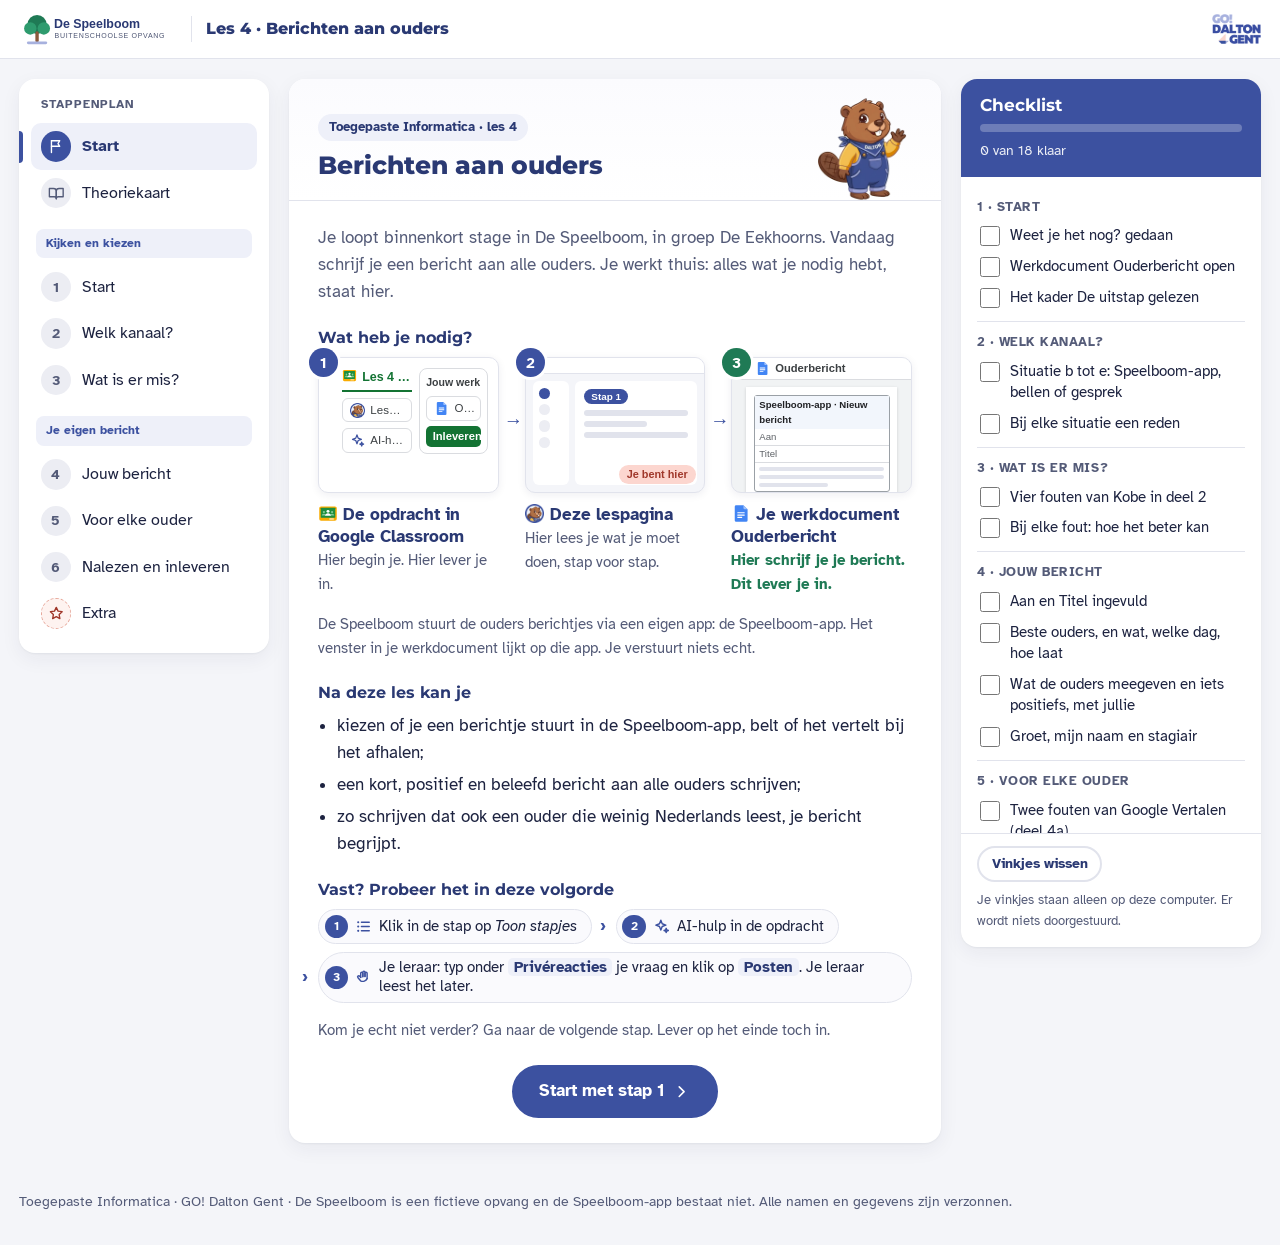
==== commit 0624a49c: "Laatste stap: inleveren pas na de zelftest, met een codewoord in het werkdocument Zoals MWW les 3 (J" ====
--- a/index.html
+++ b/index.html
@@ -34,6 +34,7 @@
   <symbol id="i-hand" viewBox="0 0 24 24"><path d="M8 12V6a1.5 1.5 0 0 1 3 0v5"/><path d="M11 10.5V4.5a1.5 1.5 0 0 1 3 0v6"/><path d="M14 10.5V6a1.5 1.5 0 0 1 3 0v7.5"/><path d="M8 11.5l-1.5-1.5a1.6 1.6 0 0 0-2.3 2.3l3.6 4.2A6.5 6.5 0 0 0 17 13.5"/></symbol>
   <symbol id="i-left" viewBox="0 0 24 24"><path d="M15 6l-6 6 6 6"/></symbol>
   <symbol id="i-right" viewBox="0 0 24 24"><path d="M9 6l6 6-6 6"/></symbol>
+  <symbol id="i-lock" viewBox="0 0 24 24"><rect x="5" y="11" width="14" height="10" rx="2"/><path d="M8 11V8a4 4 0 0 1 8 0v3"/></symbol>
 </svg>
 
 <div class="teacher-banner">Leraarweergave: de roze kaders tonen waar je een screenshot kan plaatsen. Leerlingen zien die kaders niet.</div>
@@ -398,8 +399,38 @@
       <article class="card">
         <header class="card-head met-mascotte"><div><div class="tags"><span class="tag tag-step">Stap 6</span><span class="tag tag-where"><svg class="ic" aria-hidden="true"><use href="#i-send"/></svg> Inleveren</span><span class="tag tag-where"><img class="logo" src="assets/logos/docs.svg" alt=""> Werkdocument, deel 5</span></div><h2 id="h-6">Nalezen en inleveren</h2></div><img class="mascotte-kop" src="assets/mascotte/dalton_inleveren.webp" alt="" width="120" height="120"></header>
         <div class="card-body">
-          <p class="intro">Bijna klaar. Je leest je bericht na met de criteria, en je levert in.</p>
-<div class="todo-box"><div class="todo-head"><h3><svg class="ic" aria-hidden="true"><use href="#i-list"/></svg> Wat moet je doen?</h3><div class="modus" role="group" aria-label="Hoe wil je de uitleg?"><button type="button" class="modus-btn" data-modus="stap" aria-pressed="true">Stap voor stap</button><button type="button" class="modus-btn" data-modus="kort" aria-pressed="false">Kort</button></div></div><ol class="doe"><li><details class="stapjes" open><summary><span class="doe-tekst">Kruis in <strong>deel 5</strong> aan wat klopt.</span><span class="stapjes-knop" aria-hidden="true"></span></summary><ol class="klein"><li><p>Scroll naar <strong>Deel 5</strong>. Lees je bericht in deel 3 na, met de zinnen in deel 5.</p><img class="mini" src="assets/stapjes/s6-deel5.png" alt="Deel 5 Nalezen: een tabel. Links een leeg vak, in het midden wat moet kloppen, rechts de punten." loading="lazy"></li><li><p>Klopt een zin? Klik in het vak ervoor en typ <strong>x</strong>.</p><img class="mini" src="assets/stapjes/s6-kruis.png" alt="Deel 5: in het vak voor de eerste zin staat nu een x, in een rood kader." loading="lazy"></li><li><p>Klopt iets nog niet? Verbeter eerst je bericht.</p></li></ol></details></li><li><details class="stapjes" open><summary><span class="doe-tekst">Beantwoord de slotvraag.</span><span class="stapjes-knop" aria-hidden="true"></span></summary><ol class="klein"><li><p>Klik in het vak onder <em>Waarom vertel je moeilijk nieuws liever niet met een berichtje in de Speelboom-app?</em> en typ je antwoord.</p><img class="mini" src="assets/stapjes/s6-slotvraag.png" alt="Deel 5: de slotvraag met het vak eronder, in een rood kader." loading="lazy"></li></ol></details></li><li><details class="stapjes" open><summary><span class="doe-tekst">Lever in.</span><span class="stapjes-knop" aria-hidden="true"></span></summary><ol class="klein"><li><p>Klik bovenaan op het tabblad <strong class="met-logo"><img class="logo" src="assets/logos/classroom.svg" alt="">Google Classroom</strong>.</p><div class="teken-tabs" role="img" aria-label="Tekening van de tabbladen bovenaan in Chrome. Het tabblad Google Classroom staat in een rood kader."><span class="tt-tab wijs"><img class="logo" src="assets/logos/classroom.svg" alt="">Google Classroom</span><span class="tt-tab"><img class="logo" src="assets/logos/lespagina.webp" alt="">Lespagina · Les 4</span><span class="tt-tab actief"><img class="logo" src="assets/logos/docs.svg" alt="">Ouderbericht</span></div></li><li><p>Zoek rechts, bij <strong>Jouw werk</strong>, de knop <span class="ui">Inleveren</span>. Klik erop.</p><div class="mock mock-opdracht mini-mock" role="img" aria-label="Tekening van de opdracht. Bij Jouw werk staat de knop Inleveren in een rood kader."><div class="mo-midden"><div class="mo-titel"><img class="logo" src="assets/logos/classroom.svg" alt="">Les 4 — Berichten aan ouders</div><div class="mo-chip"><img class="logo" src="assets/logos/lespagina.webp" alt=""><span>Lespagina</span></div><div class="mo-chip ai-hulp"><svg class="ic" aria-hidden="true"><use href="#i-spark"/></svg><span>AI-hulp</span></div></div><div class="mo-werk"><div class="mo-werk-kop">Jouw werk</div><div class="mo-chip"><img class="logo" src="assets/logos/docs.svg" alt=""><span>Ouderbericht</span></div><div class="mo-knop wijs">Inleveren</div></div></div></li><li><p>Klik in het venster <em>Je werk inleveren?</em> nog eens op <span class="ui">Inleveren</span>.<span class="sub">Daarna staat er rechts <em>Ingeleverd</em>.</span></p></li></ol></details></li></ol><figure class="clip"><video src="assets/video/inleveren.mp4" poster="assets/video/inleveren.jpg" autoplay loop muted playsinline controls preload="metadata" aria-label="Filmpje: rechts, bij Jouw werk, op Inleveren klikken; in het venster Je werk inleveren? nog eens op Inleveren klikken; daarna staat er Ingeleverd."></video><figcaption>Filmpje van 10 seconden: zo lever je in. Het is een andere opdracht, de knoppen zijn dezelfde.</figcaption></figure></div>
+          <p class="intro">Bijna klaar. Beantwoord eerst de drie vragen. Zijn ze alle drie juist? Dan zie je hieronder hoe je nakijkt en inlevert.</p>
+          <div class="quiz">
+            <div class="quiz-q" data-ok="Juist. De ouders moeten meteen iets doen: dan bel je. Nieuws over één kind zet je nooit in een bericht aan alle ouders." data-nok="Nog niet. Moeten de ouders meteen iets doen? Kijk op de theoriekaart bij Welk kanaal?">
+              <p>1. Lucas valt op de speelplaats. Hij moet vandaag nog naar de dokter. Hoe laat je het zijn ouders weten?</p>
+              <div class="opts">
+                <button type="button">Met een berichtje in de Speelboom-app aan alle ouders</button>
+                <button type="button" data-right>Je belt de ouders van Lucas</button>
+                <button type="button">Met een WhatsApp vanaf je eigen gsm</button>
+              </div>
+              <p class="feedback" role="status"></p>
+            </div>
+            <div class="quiz-q" data-ok="Juist. Alle ouders samen: jullie. Zonder hoofdletters en uitroeptekens klinkt het vriendelijk." data-nok="Nog niet. Alle ouders samen spreek je aan met jullie, zonder u ertussen. En hoofdletters lezen als roepen.">
+              <p>2. Je schrijft een berichtje aan alle ouders van De Eekhoorns. Welke zin past?</p>
+              <div class="opts">
+                <button type="button">Kunt u laarzen meegeven? Jullie kind mag ook een koek meebrengen.</button>
+                <button type="button" data-right>Geven jullie laarzen mee?</button>
+                <button type="button">GEEF LAARZEN MEE!!!</button>
+              </div>
+              <p class="feedback" role="status"></p>
+            </div>
+            <div class="quiz-q" data-ok="Juist. Een vertaalapp maakt soms fouten. En een naam typ je nooit in een vertaalapp." data-nok="Nog niet. Kijk op de theoriekaart bij Een vertaalapp: kijk na.">
+              <p>3. Je vertaalt een kort bericht met een vertaalapp. Wat doe je daarna?</p>
+              <div class="opts">
+                <button type="button">Niets: de app vertaalt altijd juist</button>
+                <button type="button" data-right>Je laat de vertaling terugvertalen, of je vraagt of de ouder het begreep</button>
+                <button type="button">Je zet de naam van het kind erbij, dan vertaalt de app beter</button>
+              </div>
+              <p class="feedback" role="status"></p>
+            </div>
+          </div>
+          <p class="slot" aria-live="polite" data-codewoord="EEKHOORN"><svg class="ic ic-dicht" aria-hidden="true"><use href="#i-lock"/></svg><svg class="ic ic-open" aria-hidden="true"><use href="#i-check-circle"/></svg><span class="slot-tekst">Beantwoord de drie vragen hierboven juist. Dan zie je hier hoe je inlevert.</span></p>
+<div class="todo-box" data-na-zelftest="c6z"><div class="todo-head"><h3><svg class="ic" aria-hidden="true"><use href="#i-list"/></svg> Wat moet je doen?</h3><div class="modus" role="group" aria-label="Hoe wil je de uitleg?"><button type="button" class="modus-btn" data-modus="stap" aria-pressed="true">Stap voor stap</button><button type="button" class="modus-btn" data-modus="kort" aria-pressed="false">Kort</button></div></div><ol class="doe"><li><details class="stapjes" open><summary><span class="doe-tekst">Typ het codewoord in <strong>deel 5</strong>.</span><span class="stapjes-knop" aria-hidden="true"></span></summary><ol class="klein"><li><p>Scroll naar <strong>Deel 5</strong>. Typ het codewoord in het eerste vak.<span class="sub">Het codewoord staat in de groene regel hierboven.</span></p><img class="mini" src="assets/stapjes/s6-codewoord.png" alt="Deel 5: de vraag naar het codewoord van de zelftest, met het vak eronder in een rood kader." loading="lazy"></li></ol></details></li><li><details class="stapjes" open><summary><span class="doe-tekst">Kruis in <strong>deel 5</strong> aan wat klopt.</span><span class="stapjes-knop" aria-hidden="true"></span></summary><ol class="klein"><li><p>Scroll naar <strong>Deel 5</strong>. Lees je bericht in deel 3 na, met de zinnen in deel 5.</p><img class="mini" src="assets/stapjes/s6-deel5.png" alt="Deel 5 Nalezen: een tabel. Links een leeg vak, in het midden wat moet kloppen, rechts de punten." loading="lazy"></li><li><p>Klopt een zin? Klik in het vak ervoor en typ <strong>x</strong>.</p><img class="mini" src="assets/stapjes/s6-kruis.png" alt="Deel 5: in het vak voor de eerste zin staat nu een x, in een rood kader." loading="lazy"></li><li><p>Klopt iets nog niet? Verbeter eerst je bericht.</p></li></ol></details></li><li><details class="stapjes" open><summary><span class="doe-tekst">Beantwoord de slotvraag.</span><span class="stapjes-knop" aria-hidden="true"></span></summary><ol class="klein"><li><p>Klik in het vak onder <em>Waarom vertel je moeilijk nieuws liever niet met een berichtje in de Speelboom-app?</em> en typ je antwoord.</p><img class="mini" src="assets/stapjes/s6-slotvraag.png" alt="Deel 5: de slotvraag met het vak eronder, in een rood kader." loading="lazy"></li></ol></details></li><li><details class="stapjes" open><summary><span class="doe-tekst">Lever in.</span><span class="stapjes-knop" aria-hidden="true"></span></summary><ol class="klein"><li><p>Klik bovenaan op het tabblad <strong class="met-logo"><img class="logo" src="assets/logos/classroom.svg" alt="">Google Classroom</strong>.</p><div class="teken-tabs" role="img" aria-label="Tekening van de tabbladen bovenaan in Chrome. Het tabblad Google Classroom staat in een rood kader."><span class="tt-tab wijs"><img class="logo" src="assets/logos/classroom.svg" alt="">Google Classroom</span><span class="tt-tab"><img class="logo" src="assets/logos/lespagina.webp" alt="">Lespagina · Les 4</span><span class="tt-tab actief"><img class="logo" src="assets/logos/docs.svg" alt="">Ouderbericht</span></div></li><li><p>Zoek rechts, bij <strong>Jouw werk</strong>, de knop <span class="ui">Inleveren</span>. Klik erop.</p><div class="mock mock-opdracht mini-mock" role="img" aria-label="Tekening van de opdracht. Bij Jouw werk staat de knop Inleveren in een rood kader."><div class="mo-midden"><div class="mo-titel"><img class="logo" src="assets/logos/classroom.svg" alt="">Les 4 — Berichten aan ouders</div><div class="mo-chip"><img class="logo" src="assets/logos/lespagina.webp" alt=""><span>Lespagina</span></div><div class="mo-chip ai-hulp"><svg class="ic" aria-hidden="true"><use href="#i-spark"/></svg><span>AI-hulp</span></div></div><div class="mo-werk"><div class="mo-werk-kop">Jouw werk</div><div class="mo-chip"><img class="logo" src="assets/logos/docs.svg" alt=""><span>Ouderbericht</span></div><div class="mo-knop wijs">Inleveren</div></div></div></li><li><p>Klik in het venster <em>Je werk inleveren?</em> nog eens op <span class="ui">Inleveren</span>.<span class="sub">Daarna staat er rechts <em>Ingeleverd</em>.</span></p></li></ol></details></li></ol><figure class="clip"><video src="assets/video/inleveren.mp4" poster="assets/video/inleveren.jpg" autoplay loop muted playsinline controls preload="metadata" aria-label="Filmpje: rechts, bij Jouw werk, op Inleveren klikken; in het venster Je werk inleveren? nog eens op Inleveren klikken; daarna staat er Ingeleverd."></video><figcaption>Filmpje van 10 seconden: zo lever je in. Het is een andere opdracht, de knoppen zijn dezelfde.</figcaption></figure></div>
           <div class="tip"><svg class="ic" aria-hidden="true"><use href="#i-bulb"/></svg><p><strong>Niet klaar om 16.15 uur?</strong> Werk verder tot vrijdag 23 oktober 2026, 20.00 uur. Klik op <span class="ui">Inleveren</span> als je klaar bent.</p></div>
         </div>
         <footer class="card-nav"><button class="btn" type="button" data-goto="5"><svg class="ic" aria-hidden="true"><use href="#i-left"/></svg> Stap 5</button><button class="btn btn-primary" type="button" data-goto="extra">Extra <svg class="ic" aria-hidden="true"><use href="#i-right"/></svg></button></footer>
@@ -452,7 +483,8 @@
         <label class="cl-item"><input type="checkbox" id="c5c"><span>Twee pictogrammen (deel 4c)</span></label>
       </div>
       <div class="cl-group" data-step="6"><h3>6 · Inleveren</h3>
-        <label class="cl-item"><input type="checkbox" id="c6a"><span>Deel 5 aangekruist</span></label>
+        <label class="cl-item"><input type="checkbox" id="c6z"><span>Zelftest: alle drie juist</span></label>
+        <label class="cl-item"><input type="checkbox" id="c6a"><span>Codewoord getypt, deel 5 aangekruist</span></label>
         <label class="cl-item"><input type="checkbox" id="c6b"><span>Slotvraag beantwoord</span></label>
         <label class="cl-item"><input type="checkbox" id="c6c"><span>Werkdocument ingeleverd</span></label>
       </div>
--- a/css/style.css
+++ b/css/style.css
@@ -620,3 +620,17 @@
 
 /* het kanaal: Aan, Cc, Bcc-raster, hier met app, bellen en gesprek */
 .ccb.kanaal .ccb-vak { font-size: .93rem; }
+
+/* Inleveren pas na de zelftest (15-10-2026, _afspraken/lespagina.md): de regel onder de zelftest.
+   Zonder JavaScript is er geen slot, dus ook geen regel. */
+.slot { display: none; }
+body.js .slot { display: flex; align-items: center; gap: .6rem; margin: 0 0 1.2rem; padding: .75rem 1rem;
+  border-radius: var(--radius-sm); background: var(--peri-soft); color: var(--navy-deep); font-weight: 700; }
+.slot .ic { width: 1.3rem; height: 1.3rem; flex-shrink: 0; }
+.slot-tekst { line-height: 1.35; }
+.slot .ic-open { display: none; }
+.slot.open { background: var(--ok-soft); color: var(--ok); }
+.slot.open .ic-dicht { display: none; }
+.slot.open .ic-open { display: inline-block; }
+
+.slot .codewoord { background: #fff; color: var(--navy-deep); letter-spacing: .06em; padding: .05rem .45rem; border-radius: 6px; border: 1px solid var(--peri); }
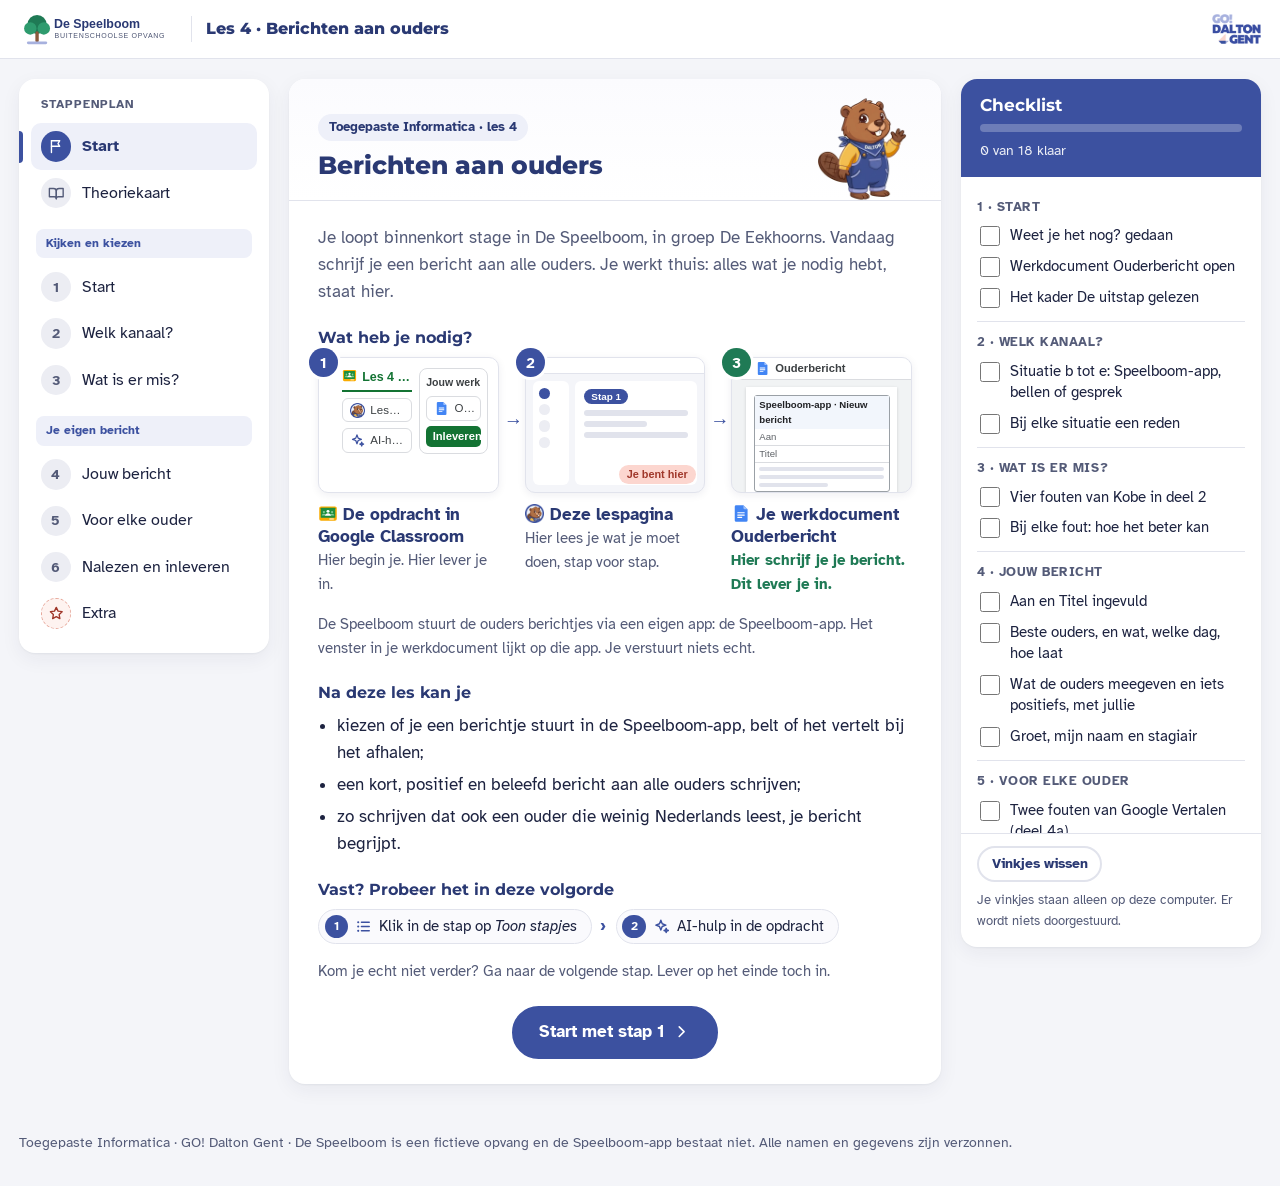
==== commit 1a5fa8ee: "Vast?: geen privéreactie meer, Jonas leest ze niet Co-Authored-By: Claude Opus 5.5 <noreply@anthropi" ====
--- a/index.html
+++ b/index.html
@@ -144,7 +144,6 @@
           <ol class="vast">
             <li><svg class="ic" aria-hidden="true"><use href="#i-list"/></svg><span>Klik in de stap op <em>Toon stapjes</em></span></li>
             <li class="ai-hulp"><svg class="ic" aria-hidden="true"><use href="#i-spark"/></svg><span>AI-hulp in de opdracht</span></li>
-            <li><svg class="ic" aria-hidden="true"><use href="#i-hand"/></svg><span>Je leraar: typ onder <span class="ui">Privéreacties</span> je vraag en klik op <span class="ui">Posten</span>. Je leraar leest het later.</span></li>
           </ol>
           <p class="nodig-noot">Kom je echt niet verder? Ga naar de volgende stap. Lever op het einde toch in.</p>
 
@@ -335,7 +334,7 @@
           <p class="intro">Lien vraagt jou het bericht over de uitstap te schrijven. Eerst zie je hoe zij een bericht over een andere dag schreef.</p>
 <div class="todo-box"><div class="todo-head"><h3><svg class="ic" aria-hidden="true"><use href="#i-list"/></svg> Wat moet je doen?</h3><div class="modus" role="group" aria-label="Hoe wil je de uitleg?"><button type="button" class="modus-btn" data-modus="stap" aria-pressed="true">Stap voor stap</button><button type="button" class="modus-btn" data-modus="kort" aria-pressed="false">Kort</button></div></div><ol class="doe"><li><span class="doe-tekst">Zoek in het bericht van Lien hieronder de <strong>vijf delen</strong>. Elk deel heeft een nummer.</span></li><li><details class="stapjes" open><summary><span class="doe-tekst">Typ in <strong>deel 3</strong> bij <strong>Aan</strong> en <strong>Titel</strong>.</span><span class="stapjes-knop" aria-hidden="true"></span></summary><ol class="klein"><li><p>Scroll naar <strong>Deel 3</strong>. Daar staat een venster zoals de Speelboom-app.</p><img class="mini" src="assets/stapjes/s4-venster.png" alt="Het venster Speelboom-app, Nieuw bericht, in deel 3, met de vakken Aan en Titel." loading="lazy"></li><li><p>Klik in het vak naast <strong>Aan</strong>. Typ voor wie het bericht is: alle ouders van je groep.</p><img class="mini" src="assets/stapjes/s4-aan.png" alt="Het venster Speelboom-app. Het vak Aan staat in een rood kader." loading="lazy"></li><li><p>Klik in het vak naast <strong>Titel</strong>. Typ in een paar woorden waarover het gaat.</p><img class="mini" src="assets/stapjes/s4-titel.png" alt="Het venster Speelboom-app. Het vak Titel staat in een rood kader." loading="lazy"></li></ol></details></li><li><details class="stapjes" open><summary><span class="doe-tekst">Schrijf <strong>① aanspreking</strong> en <strong>② wat en wanneer</strong>.</span><span class="stapjes-knop" aria-hidden="true"></span></summary><ol class="klein"><li><p>Klik naast <em>① aanspreking</em>. Typ: <strong>Beste ouders,</strong></p><img class="mini" src="assets/stapjes/s4-aanspreking.png" alt="Het bericht in het venster. De regel ① aanspreking staat in een rood kader." loading="lazy"></li><li><p>Klik naast <em>② wat en wanneer</em>. Schrijf wat jullie doen, welke dag en hoe laat.<span class="sub">Gebruik de gegevens in het kader <em>De uitstap</em>. Het uur in cijfers: <em>13.30 uur</em>, niet <em>half twee</em>.</span></p><img class="mini" src="assets/stapjes/s4-wat.png" alt="Het bericht in het venster. De regel ② wat en wanneer staat in een rood kader." loading="lazy"></li></ol></details></li><li><details class="stapjes" open><summary><span class="doe-tekst">Schrijf <strong>③ wat de ouders meegeven</strong> en <strong>④ iets positiefs</strong>.</span><span class="stapjes-knop" aria-hidden="true"></span></summary><ol class="klein"><li><p>Klik naast <em>③ wat geven de ouders mee?</em>. Zeg wat de kinderen meekrijgen.<span class="sub">Schrijf <em>jullie</em>, niet <em>je</em> en niet <em>u</em>.</span></p><img class="mini" src="assets/stapjes/s4-mee.png" alt="Het bericht in het venster. De regel ③ staat in een rood kader." loading="lazy"></li><li><p>Klik naast <em>④ iets positiefs</em>. Schrijf waar de kinderen naar uitkijken.<span class="sub">Zeg niet wat er misgaat of wiens schuld iets is.</span></p><img class="mini" src="assets/stapjes/s4-positief.png" alt="Het bericht in het venster. De regel ④ staat in een rood kader." loading="lazy"></li></ol></details></li><li><details class="stapjes" open><summary><span class="doe-tekst">Schrijf <strong>⑤ groet, je naam en wie je bent</strong>.</span><span class="stapjes-knop" aria-hidden="true"></span></summary><ol class="klein"><li><p>Klik naast <em>⑤</em>. Typ een groet, daaronder je voornaam en achternaam, en dat je stagiair bent in De Speelboom.</p><img class="mini" src="assets/stapjes/s4-groet.png" alt="Het bericht in het venster. De regel ⑤ staat in een rood kader." loading="lazy"></li></ol></details></li></ol></div>
           <div class="tip warn"><svg class="ic" aria-hidden="true"><use href="#i-alert"/></svg><p><strong>Schreef je <em>je</em>, <em>jij</em> of <em>u</em>?</strong> Verander het in <em>jullie</em>. Je schrijft aan alle ouders.</p></div>
-          <div class="app" role="group" aria-label="Het bericht van Lien in de Speelboom-app, met vijf genummerde delen"><div class="app-kop">Speelboom-app · Nieuw bericht</div><div class="app-veld"><span class="app-lbl">Aan</span><span>Alle ouders van De Eekhoorns</span></div><div class="app-veld"><span class="app-lbl">Titel</span><span>Vrijdag 13 november: pyjamadag</span></div><div class="app-tekst"><p><span class="app-nr" aria-hidden="true">1</span>Beste ouders,</p><p><span class="app-nr" aria-hidden="true">2</span>Vrijdag 13 november is het pyjamadag in De Speelboom. Jullie kind mag in pyjama naar de opvang komen.</p><p><span class="app-nr" aria-hidden="true">3</span>Geef een knuffel mee: we lezen samen een verhaal.</p><p><span class="app-nr" aria-hidden="true">4</span>De kinderen kijken er al naar uit!</p><p><span class="app-nr" aria-hidden="true">5</span>Vriendelijke groeten,<br>Lien Verhoeven, begeleider in De Speelboom</p></div></div>
+          <div class="app" role="group" aria-label="Het bericht van Lien in de Speelboom-app, met vijf genummerde delen"><div class="app-kop">Speelboom-app · Nieuw bericht</div><div class="app-veld"><span class="app-lbl">Aan</span><span>Alle ouders van De Eekhoorns</span></div><div class="app-veld"><span class="app-lbl">Titel</span><span>Vrijdag 13 november: pyjamadag</span></div><div class="app-tekst"><p><span class="app-nr" aria-hidden="true">1</span>Beste ouders,</p><p><span class="app-nr" aria-hidden="true">2</span>Vrijdag 13 november is het pyjamadag in De Speelboom. Jullie kind mag in pyjama naar de opvang komen. Om 16.00 uur lezen we samen een verhaal.</p><p><span class="app-nr" aria-hidden="true">3</span>Geven jullie een knuffel mee?</p><p><span class="app-nr" aria-hidden="true">4</span>De kinderen kijken er al naar uit!</p><p><span class="app-nr" aria-hidden="true">5</span>Vriendelijke groeten,<br>Lien Verhoeven, begeleider in De Speelboom</p></div></div>
           <ol class="bouwplan">
             <li><span class="bp-naam">① aanspreking</span><span class="bp-tekst">Beste ouders,</span></li>
             <li><span class="bp-naam">② wat en wanneer</span><span class="bp-tekst">wat, welke dag en hoe laat (het uur in cijfers)</span></li>
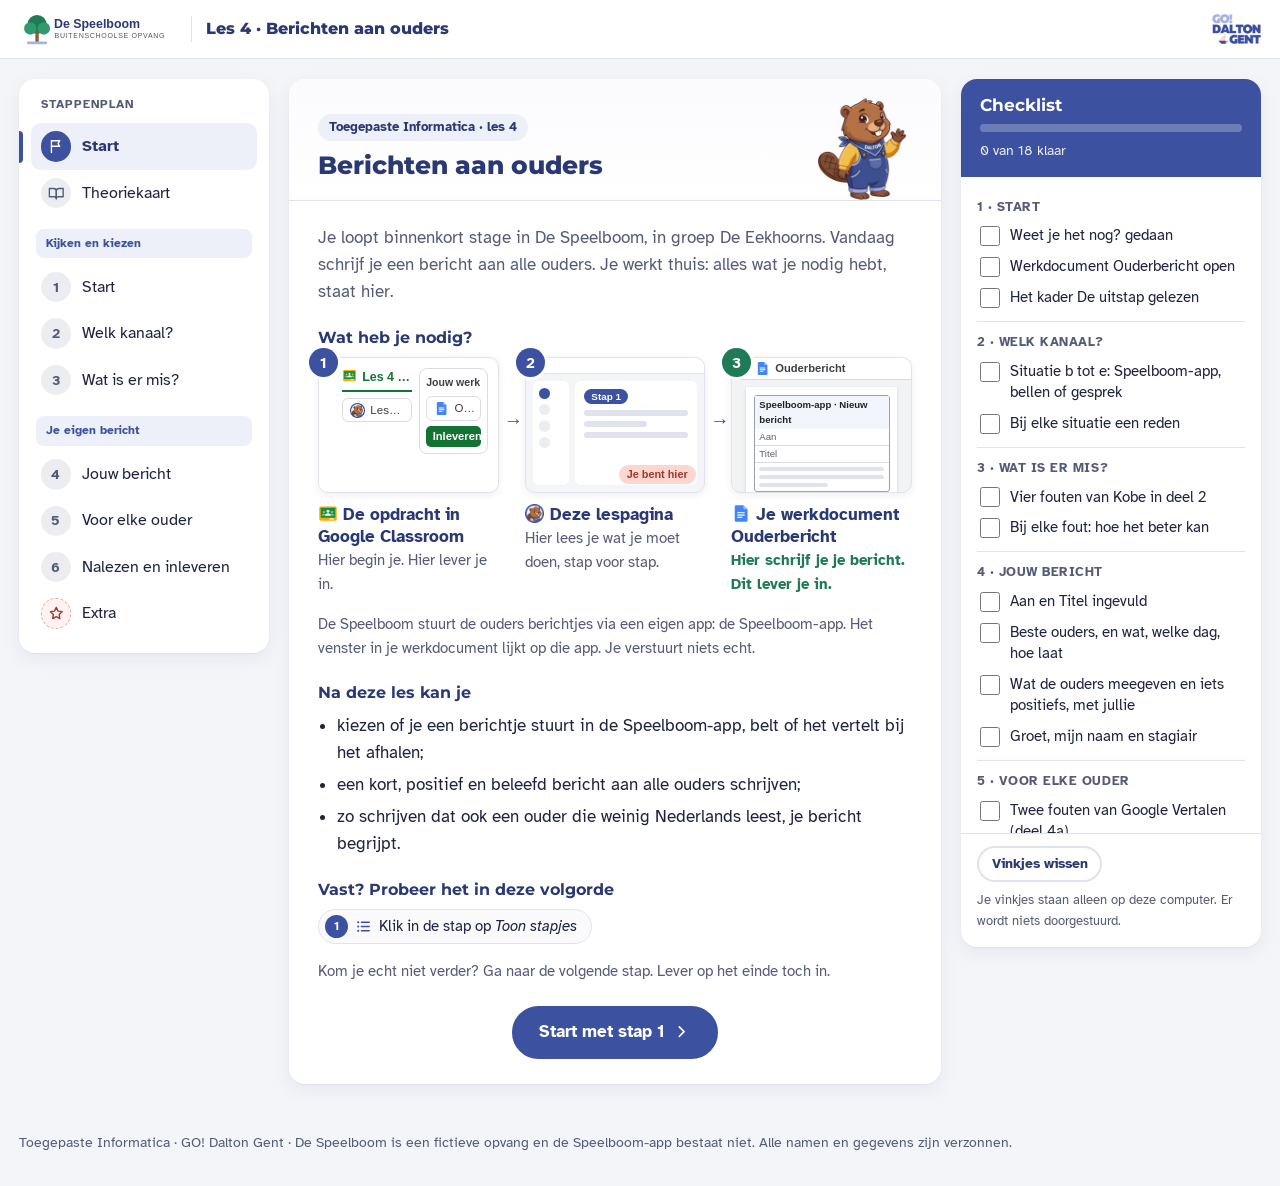
==== commit 8bb0038f: "AI-hulp uit: de leerlingen gebruiken ze niet (Jonas) Co-Authored-By: Claude Opus 5.5 <noreply@anthro" ====
--- a/index.html
+++ b/index.html
@@ -9,7 +9,7 @@
   <link rel="icon" href="assets/logos/lespagina-icon.png" type="image/png">
   <link rel="stylesheet" href="css/style.css">
 </head>
-<body data-storage="speelboom_ouderbericht_v1_" data-modus-start="stap" data-laatste-stap="6" data-ai-hulp="aan">
+<body data-storage="speelboom_ouderbericht_v1_" data-modus-start="stap" data-laatste-stap="6" data-ai-hulp="uit">
 
 <!-- Pictogrammen: eenvoudige lijntekeningen, eigen werk. Gebruik: een svg met class "ic" en daarin use met href naar het symbool. -->
 <svg xmlns="http://www.w3.org/2000/svg" style="display:none">
